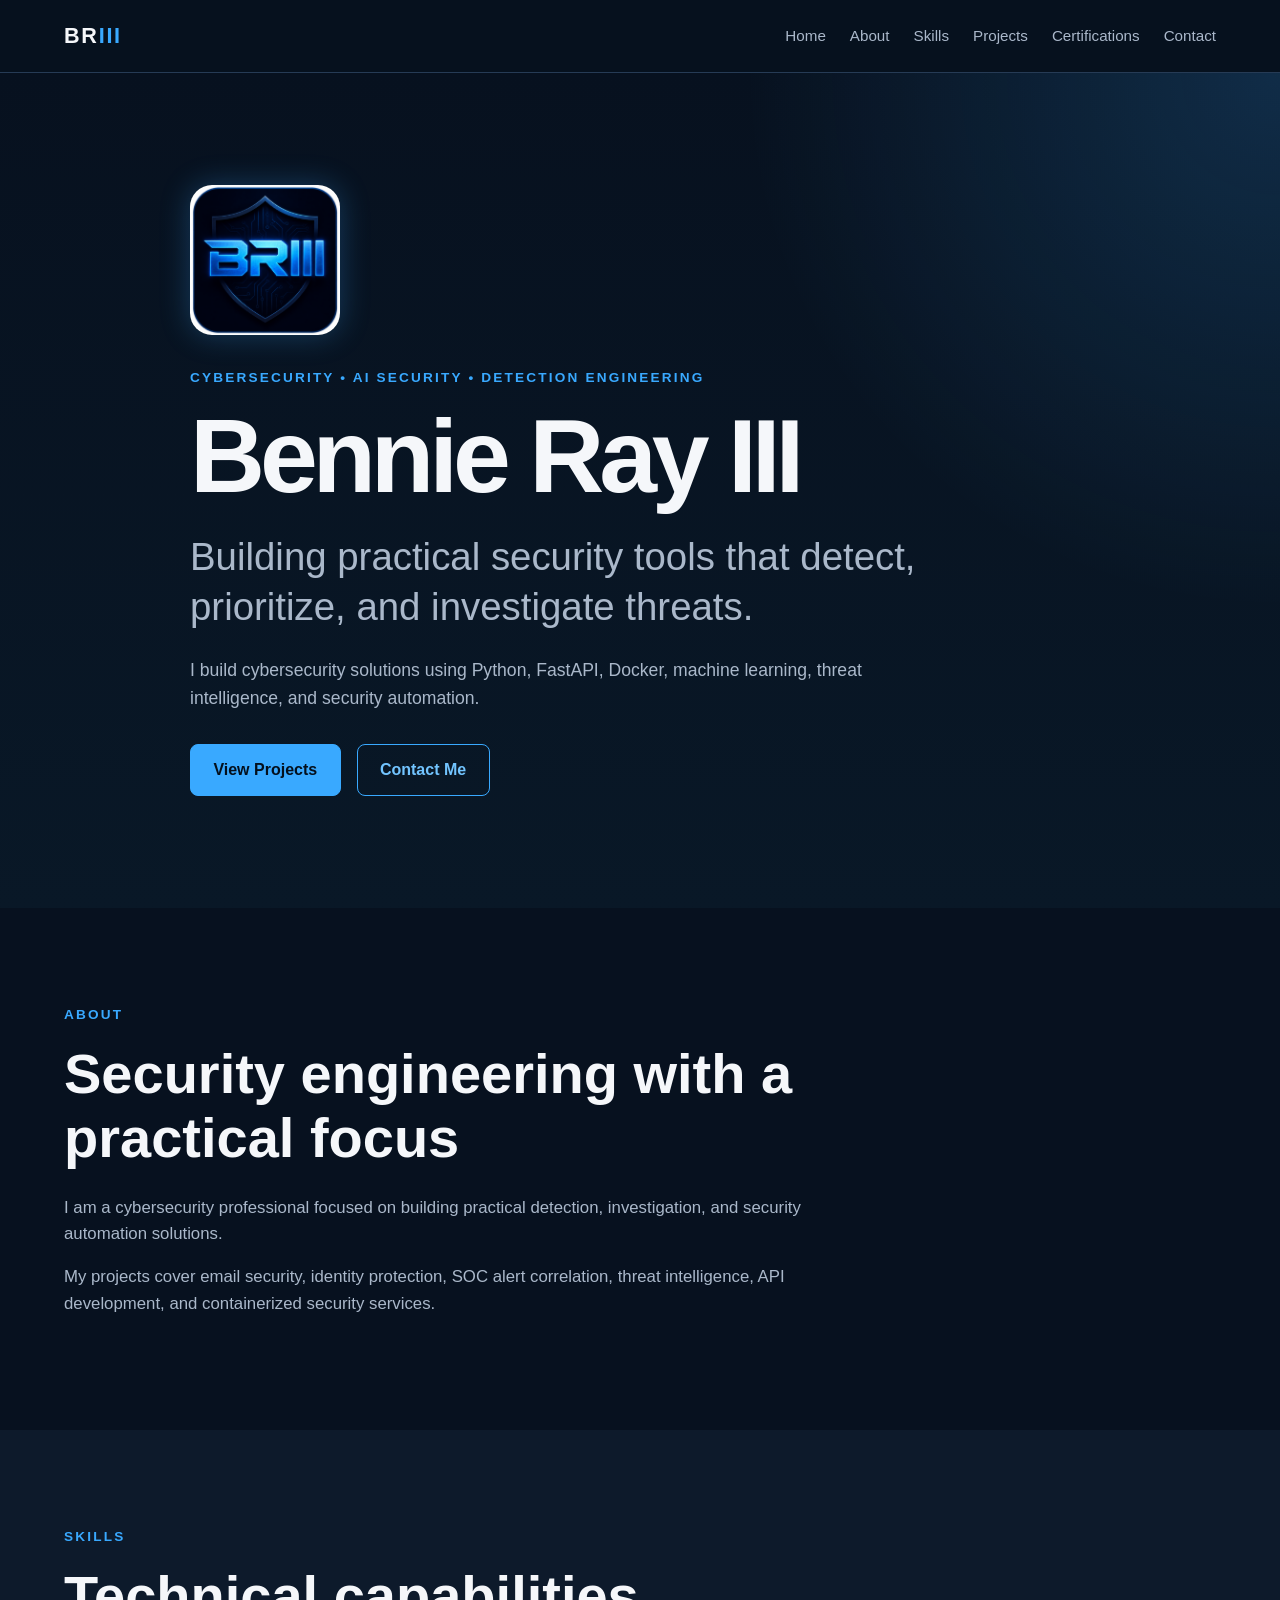
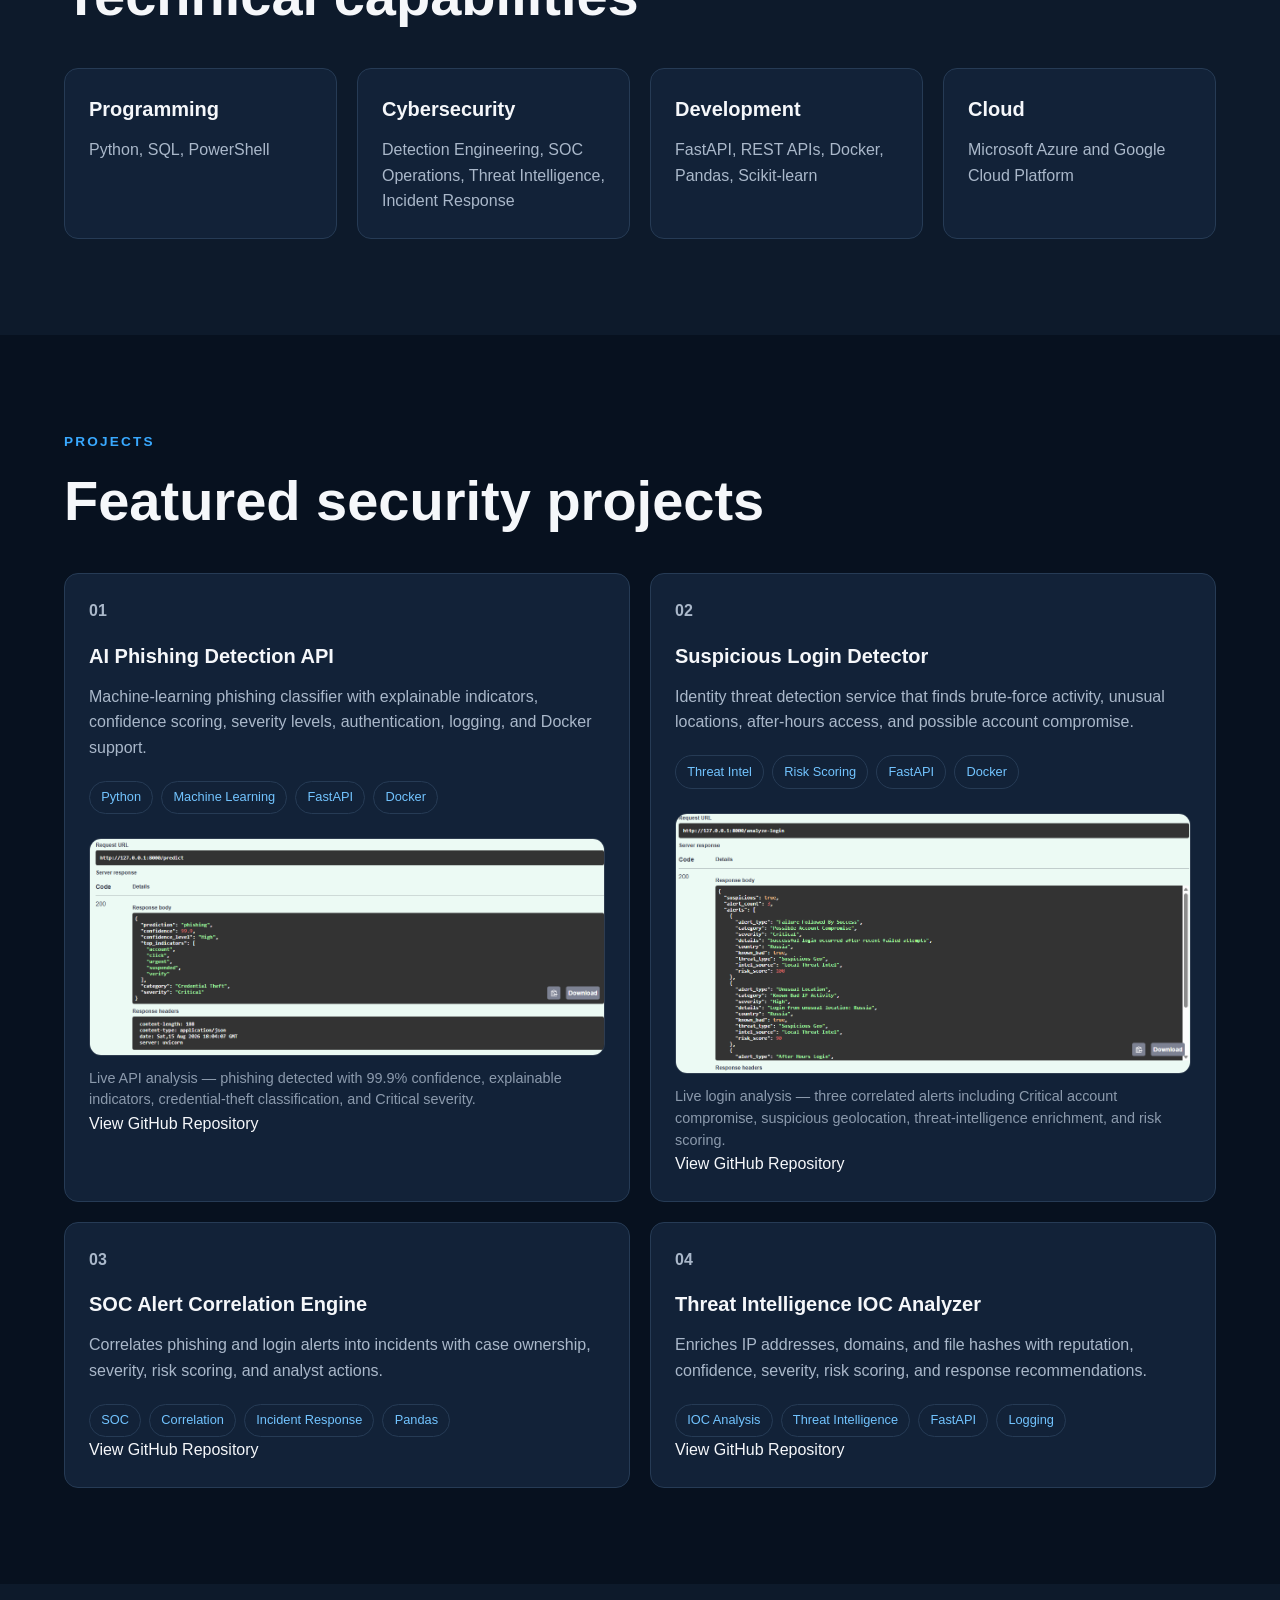
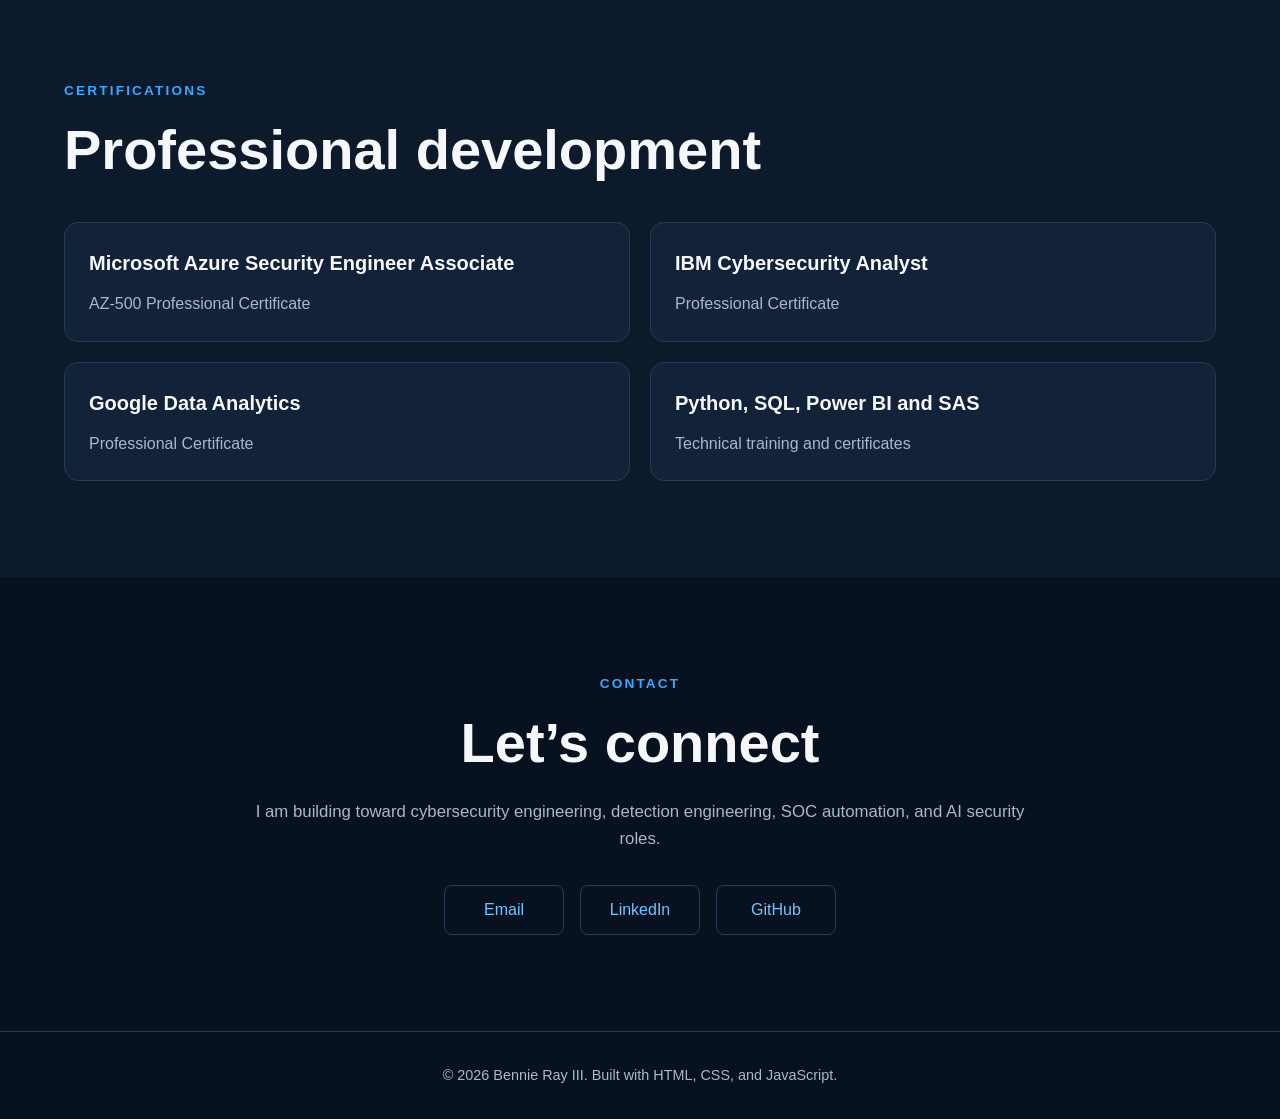
==== index.html @ fb59e8e6 "Add suspicious login API demo to portfolio" ====
<!DOCTYPE html>
<html lang="en">

<head>
    <meta charset="UTF-8">

    <meta
        http-equiv="Content-Security-Policy"
        content="
            default-src 'self';
            script-src 'self';
            style-src 'self';
            img-src 'self' data:;
            font-src 'self';
            connect-src 'self';
            object-src 'none';
            frame-src 'none';
            media-src 'self';
            worker-src 'self';
            manifest-src 'self';
            base-uri 'self';
            form-action 'self';
        "
    >

    <meta
        name="viewport"
        content="width=device-width, initial-scale=1.0"
    >

    <meta
        name="description"
        content="Bennie Ray III cybersecurity and AI security portfolio."
    >

    <meta
        name="referrer"
        content="strict-origin-when-cross-origin"
    >

    <title>
        Bennie Ray III | Cybersecurity & AI Security
    </title>

    <link
        rel="stylesheet"
        href="css/styles.css"
    >

    <link
        rel="icon"
        type="image/png"
        href="images/favicon.png"
    >
</head>

<body>

    <header class="site-header">
        <nav class="navbar container">

            <a class="logo" href="#home">
                BR<span>III</span>
            </a>

            <button
                class="menu-button"
                id="menu-button"
                type="button"
                aria-label="Open navigation menu"
                aria-expanded="false"
                aria-controls="nav-links"
            >
                ☰
            </button>

            <ul class="nav-links" id="nav-links">
                <li><a href="#home">Home</a></li>
                <li><a href="#about">About</a></li>
                <li><a href="#skills">Skills</a></li>
                <li><a href="#projects">Projects</a></li>
                <li>
                    <a href="#certifications">
                        Certifications
                    </a>
                </li>
                <li><a href="#contact">Contact</a></li>
            </ul>

        </nav>
    </header>


    <main>

        <!-- HERO -->
        <section class="hero" id="home">
            <div class="container hero-content">
<img
    class="hero-logo"
    src="images/favicon.png"
    alt="BRIII cybersecurity shield logo"
>

                <p class="eyebrow">
                    Cybersecurity • AI Security • Detection Engineering
                </p>

                <h1>Bennie Ray III</h1>

                <h2>
                    Building practical security tools that detect,
                    prioritize, and investigate threats.
                </h2>

                <p class="hero-description">
                    I build cybersecurity solutions using Python,
                    FastAPI, Docker, machine learning, threat
                    intelligence, and security automation.
                </p>

                <div class="hero-actions">

                    <a
                        class="button button-primary"
                        href="#projects"
                    >
                        View Projects
                    </a>

                    <a
                        class="button button-secondary"
                        href="#contact"
                    >
                        Contact Me
                    </a>

                </div>
            </div>
        </section>


        <!-- ABOUT -->
        <section class="section" id="about">
            <div class="container">

                <p class="section-label">About</p>

                <h2 class="section-title">
                    Security engineering with a practical focus
                </h2>

                <p class="section-text">
                    I am a cybersecurity professional focused on
                    building practical detection, investigation,
                    and security automation solutions.
                </p>

                <p class="section-text">
                    My projects cover email security, identity
                    protection, SOC alert correlation, threat
                    intelligence, API development, and containerized
                    security services.
                </p>

            </div>
        </section>


        <!-- SKILLS -->
        <section class="section section-alt" id="skills">
            <div class="container">

                <p class="section-label">Skills</p>

                <h2 class="section-title">
                    Technical capabilities
                </h2>

                <div class="skills-grid">

                    <article class="skill-card">
                        <h3>Programming</h3>
                        <p>Python, SQL, PowerShell</p>
                    </article>

                    <article class="skill-card">
                        <h3>Cybersecurity</h3>
                        <p>
                            Detection Engineering, SOC Operations,
                            Threat Intelligence, Incident Response
                        </p>
                    </article>

                    <article class="skill-card">
                        <h3>Development</h3>
                        <p>
                            FastAPI, REST APIs, Docker, Pandas,
                            Scikit-learn
                        </p>
                    </article>

                    <article class="skill-card">
                        <h3>Cloud</h3>
                        <p>
                            Microsoft Azure and Google Cloud Platform
                        </p>
                    </article>

                </div>
            </div>
        </section>


        <!-- PROJECTS -->
        <section class="section" id="projects">
            <div class="container">

                <p class="section-label">Projects</p>

                <h2 class="section-title">
                    Featured security projects
                </h2>

                <div class="projects-grid">

                    <!-- PROJECT 01 -->
<article class="project-card">

    <p class="project-number">01</p>

    <h3>AI Phishing Detection API</h3>

    <p>
        Machine-learning phishing classifier with
        explainable indicators, confidence scoring,
        severity levels, authentication, logging,
        and Docker support.
    </p>

    <div class="tag-list">
        <span>Python</span>
        <span>Machine Learning</span>
        <span>FastAPI</span>
        <span>Docker</span>
    </div>

    <div class="project-demo">
        <img
            src="images/phishing-api-demo.png"
            alt="AI Phishing Detection API identifying a credential theft phishing email with 99.9 percent confidence"
            loading="lazy"
        >

        <p class="project-demo-caption">
            Live API analysis — phishing detected with 99.9% confidence,
            explainable indicators, credential-theft classification,
            and Critical severity.
        </p>
    </div>

    <a
        class="project-link"
        href="https://github.com/benrayiii-netizen/ai-cybersecurity-phishing-detector"
        target="_blank"
        rel="noopener noreferrer"
    >
        View GitHub Repository
    </a>

</article>
                    <!-- PROJECT 02 -->
<article class="project-card">

    <p class="project-number">02</p>

    <h3>Suspicious Login Detector</h3>

    <p>
        Identity threat detection service that finds
        brute-force activity, unusual locations,
        after-hours access, and possible account
        compromise.
    </p>

    <div class="tag-list">
        <span>Threat Intel</span>
        <span>Risk Scoring</span>
        <span>FastAPI</span>
        <span>Docker</span>
    </div>

    <div class="project-demo">
        <img
            src="images/suspicious-login-api-demo.png"
            alt="Suspicious Login Detector identifying account compromise, unusual location, and after-hours login activity"
            loading="lazy"
        >

        <p class="project-demo-caption">
            Live login analysis — three correlated alerts including
            Critical account compromise, suspicious geolocation,
            threat-intelligence enrichment, and risk scoring.
        </p>
    </div>

    <a
        class="project-link"
        href="https://github.com/benrayiii-netizen/suspicious-login-detector"
        target="_blank"
        rel="noopener noreferrer"
    >
        View GitHub Repository
    </a>

</article>


                    <!-- PROJECT 03 -->
                    <article class="project-card">

                        <p class="project-number">03</p>

                        <h3>SOC Alert Correlation Engine</h3>

                        <p>
                            Correlates phishing and login alerts into
                            incidents with case ownership, severity,
                            risk scoring, and analyst actions.
                        </p>

                        <div class="tag-list">
                            <span>SOC</span>
                            <span>Correlation</span>
                            <span>Incident Response</span>
                            <span>Pandas</span>
                        </div>
<a
    class="project-link"
    href="https://github.com/benrayiii-netizen/soc-alert-correlation-engine"
    target="_blank"
    rel="noopener noreferrer"
>
    View GitHub Repository
</a>

                    </article>


                    <!-- PROJECT 04 -->
<article class="project-card">

    <p class="project-number">04</p>

    <h3>Threat Intelligence IOC Analyzer</h3>

    <p>
        Enriches IP addresses, domains, and file
        hashes with reputation, confidence,
        severity, risk scoring, and response
        recommendations.
    </p>

    <div class="tag-list">
        <span>IOC Analysis</span>
        <span>Threat Intelligence</span>
        <span>FastAPI</span>
        <span>Logging</span>
    </div>

    <a
        class="project-link"
        href="https://github.com/benrayiii-netizen/threat-intelligence-ioc-analyzer"
        target="_blank"
        rel="noopener noreferrer"
    >
        View GitHub Repository
    </a>

</article>

                </div>
            </div>
        </section>


        <!-- CERTIFICATIONS -->
        <section
            class="section section-alt"
            id="certifications"
        >
            <div class="container">

                <p class="section-label">Certifications</p>

                <h2 class="section-title">
                    Professional development
                </h2>

                <div class="certification-grid">

                    <article class="certification-card">
                        <h3>
                            Microsoft Azure Security Engineer
                            Associate
                        </h3>

                        <p>AZ-500 Professional Certificate</p>
                    </article>

                    <article class="certification-card">
                        <h3>IBM Cybersecurity Analyst</h3>
                        <p>Professional Certificate</p>
                    </article>

                    <article class="certification-card">
                        <h3>Google Data Analytics</h3>
                        <p>Professional Certificate</p>
                    </article>

                    <article class="certification-card">
                        <h3>Python, SQL, Power BI and SAS</h3>
                        <p>Technical training and certificates</p>
                    </article>

                </div>
            </div>
        </section>


        <!-- CONTACT -->
        <section
            class="section contact-section"
            id="contact"
        >
            <div class="container">

                <p class="section-label">Contact</p>

                <h2 class="section-title">
                    Let’s connect
                </h2>

                <p class="section-text">
                    I am building toward cybersecurity engineering,
                    detection engineering, SOC automation, and AI
                    security roles.
                </p>

                <div class="contact-links">

                    <a href="mailto:your-email@example.com">
                        Email
                    </a>

                    <a
                        href="#"
                        aria-label="LinkedIn profile"
                    >
                        LinkedIn
                    </a>

                    <a
                        href="#"
                        aria-label="GitHub profile"
                    >
                        GitHub
                    </a>

                </div>
            </div>
        </section>

    </main>


    <footer class="site-footer">
        <div class="container">
            <p>
                © <span id="current-year"></span>
                Bennie Ray III. Built with HTML, CSS, and JavaScript.
            </p>
        </div>
    </footer>


    <script src="js/script.js"></script>

</body>
</html>
---- css/styles.css ----
:root {
    --background: #07111f;
    --background-alt: #0d1a2b;
    --surface: #122238;
    --surface-hover: #172b46;
    --text: #f5f7fa;
    --text-muted: #aab8ca;
    --accent: #39a9ff;
    --accent-light: #72c4ff;
    --border: #263b55;
    --success: #40d98a;
    --max-width: 1180px;
}

* {
    box-sizing: border-box;
    margin: 0;
    padding: 0;
}

html {
    scroll-behavior: smooth;
}

body {
    background: var(--background);
    color: var(--text);
    font-family:
        Inter,
        "Segoe UI",
        Arial,
        sans-serif;
    line-height: 1.6;
}

a {
    color: inherit;
    text-decoration: none;
}

.container {
    width: min(90%, var(--max-width));
    margin-inline: auto;
}

.site-header {
    position: sticky;
    top: 0;
    z-index: 1000;
    border-bottom: 1px solid var(--border);
    background: rgba(7, 17, 31, 0.94);
    backdrop-filter: blur(14px);
}

.navbar {
    min-height: 72px;
    display: flex;
    align-items: center;
    justify-content: space-between;
}

.logo {
    font-size: 1.35rem;
    font-weight: 800;
    letter-spacing: 0.08em;
}

.logo span {
    color: var(--accent);
}

.nav-links {
    display: flex;
    align-items: center;
    gap: 1.5rem;
    list-style: none;
}

.nav-links a {
    color: var(--text-muted);
    font-size: 0.95rem;
    transition: color 0.2s ease;
}

.nav-links a:hover {
    color: var(--accent-light);
}

.menu-button {
    display: none;
    border: 0;
    background: transparent;
    color: var(--text);
    font-size: 1.7rem;
    cursor: pointer;
}

.hero {
    min-height: 88vh;
    display: grid;
    align-items: center;
    padding: 7rem 0;
    background:
        radial-gradient(
            circle at top right,
            rgba(57, 169, 255, 0.18),
            transparent 35%
        ),
        linear-gradient(
            180deg,
            #07111f 0%,
            #091827 100%
        );
}

.hero-content {
    max-width: 900px;
}

.eyebrow,
.section-label {
    margin-bottom: 1rem;
    color: var(--accent);
    font-size: 0.85rem;
    font-weight: 700;
    letter-spacing: 0.16em;
    text-transform: uppercase;
}

.hero h1 {
    font-size: clamp(3rem, 9vw, 6.5rem);
    line-height: 1;
    letter-spacing: -0.05em;
}

.hero h2 {
    max-width: 850px;
    margin-top: 1.5rem;
    color: var(--text-muted);
    font-size: clamp(1.4rem, 3vw, 2.4rem);
    font-weight: 500;
    line-height: 1.3;
}

.hero-description {
    max-width: 720px;
    margin-top: 1.5rem;
    color: var(--text-muted);
    font-size: 1.1rem;
}

.hero-logo {
    width: 150px;
    height: 150px;
    object-fit: cover;
    border-radius: 22px;
    margin-bottom: 1.5rem;
    box-shadow: 0 0 30px rgba(57, 169, 255, 0.28);
}
.hero-actions {
    display: flex;
    flex-wrap: wrap;
    gap: 1rem;
    margin-top: 2rem;
}

.button {
    display: inline-flex;
    align-items: center;
    justify-content: center;
    min-height: 48px;
    padding: 0.75rem 1.4rem;
    border: 1px solid var(--accent);
    border-radius: 8px;
    font-weight: 700;
    transition:
        transform 0.2s ease,
        background 0.2s ease;
}

.button:hover {
    transform: translateY(-2px);
}

.button-primary {
    background: var(--accent);
    color: #04101d;
}

.button-secondary {
    color: var(--accent-light);
}

.button-secondary:hover {
    background: rgba(57, 169, 255, 0.1);
}

.section {
    padding: 6rem 0;
}

.section-alt {
    background: var(--background-alt);
}

.section-title {
    max-width: 800px;
    margin-bottom: 1.5rem;
    font-size: clamp(2rem, 5vw, 3.5rem);
    line-height: 1.15;
}

.section-text {
    max-width: 780px;
    margin-bottom: 1rem;
    color: var(--text-muted);
    font-size: 1.05rem;
}

.skills-grid,
.projects-grid,
.certification-grid {
    display: grid;
    gap: 1.25rem;
    margin-top: 2.5rem;
}

.skills-grid {
    grid-template-columns: repeat(4, 1fr);
}

.projects-grid,
.certification-grid {
    grid-template-columns: repeat(2, 1fr);
}

.skill-card,
.project-card,
.certification-card {
    padding: 1.5rem;
    border: 1px solid var(--border);
    border-radius: 14px;
    background: var(--surface);
    transition:
        transform 0.2s ease,
        border-color 0.2s ease,
        background 0.2s ease;
}

.skill-card:hover,
.project-card:hover,
.certification-card:hover {
    transform: translateY(-4px);
    border-color: var(--accent);
    background: var(--surface-hover);
}

.skill-card h3,
.project-card h3,
.certification-card h3 {
    margin-bottom: 0.75rem;
    font-size: 1.25rem;
}

.skill-card p,
.project-card p,
.certification-card p {
    color: var(--text-muted);
}

.project-number {
    margin-bottom: 1rem;
    color: var(--accent);
    font-weight: 800;
}

.tag-list {
    display: flex;
    flex-wrap: wrap;
    gap: 0.5rem;
    margin-top: 1.25rem;
}

.tag-list span {
    padding: 0.35rem 0.7rem;
    border: 1px solid var(--border);
    border-radius: 999px;
    color: var(--accent-light);
    font-size: 0.8rem;
}

.contact-section {
    text-align: center;
}

.contact-section .section-title,
.contact-section .section-text {
    margin-inline: auto;
}

.contact-links {
    display: flex;
    justify-content: center;
    flex-wrap: wrap;
    gap: 1rem;
    margin-top: 2rem;
}

.contact-links a {
    min-width: 120px;
    padding: 0.7rem 1rem;
    border: 1px solid var(--border);
    border-radius: 8px;
    color: var(--accent-light);
}

.contact-links a:hover {
    border-color: var(--accent);
}

.site-footer {
    padding: 2rem 0;
    border-top: 1px solid var(--border);
    color: var(--text-muted);
    text-align: center;
    font-size: 0.9rem;
}

@media (max-width: 900px) {
    .skills-grid,
    .projects-grid,
    .certification-grid {
        grid-template-columns: repeat(2, 1fr);
    }
}

@media (max-width: 700px) {
    .menu-button {
        display: block;
    }

    .nav-links {
        position: absolute;
        top: 72px;
        left: 0;
        width: 100%;
        display: none;
        flex-direction: column;
        align-items: flex-start;
        padding: 1.5rem 5%;
        border-bottom: 1px solid var(--border);
        background: var(--background);
    }

    .nav-links.open {
        display: flex;
    }

    .skills-grid,
    .projects-grid,
    .certification-grid {
        grid-template-columns: 1fr;
    }

    .hero {
        min-height: auto;
    }
}

/* Project demonstration screenshots */

.projects-grid {
    grid-template-columns: repeat(2, minmax(0, 1fr));
}

.project-card {
    min-width: 0;
    overflow: hidden;
}

.project-demo {
    margin-top: 1.5rem;
}

.project-demo img {
    display: block;
    width: 100%;
    height: auto;
    border-radius: 12px;
    border: 1px solid rgba(255, 255, 255, 0.12);
}

.project-demo-caption {
    margin-top: 0.75rem;
    font-size: 0.9rem;
    line-height: 1.5;
    opacity: 0.8;
}

@media (max-width: 700px) {
    .projects-grid {
        grid-template-columns: 1fr;
    }
}
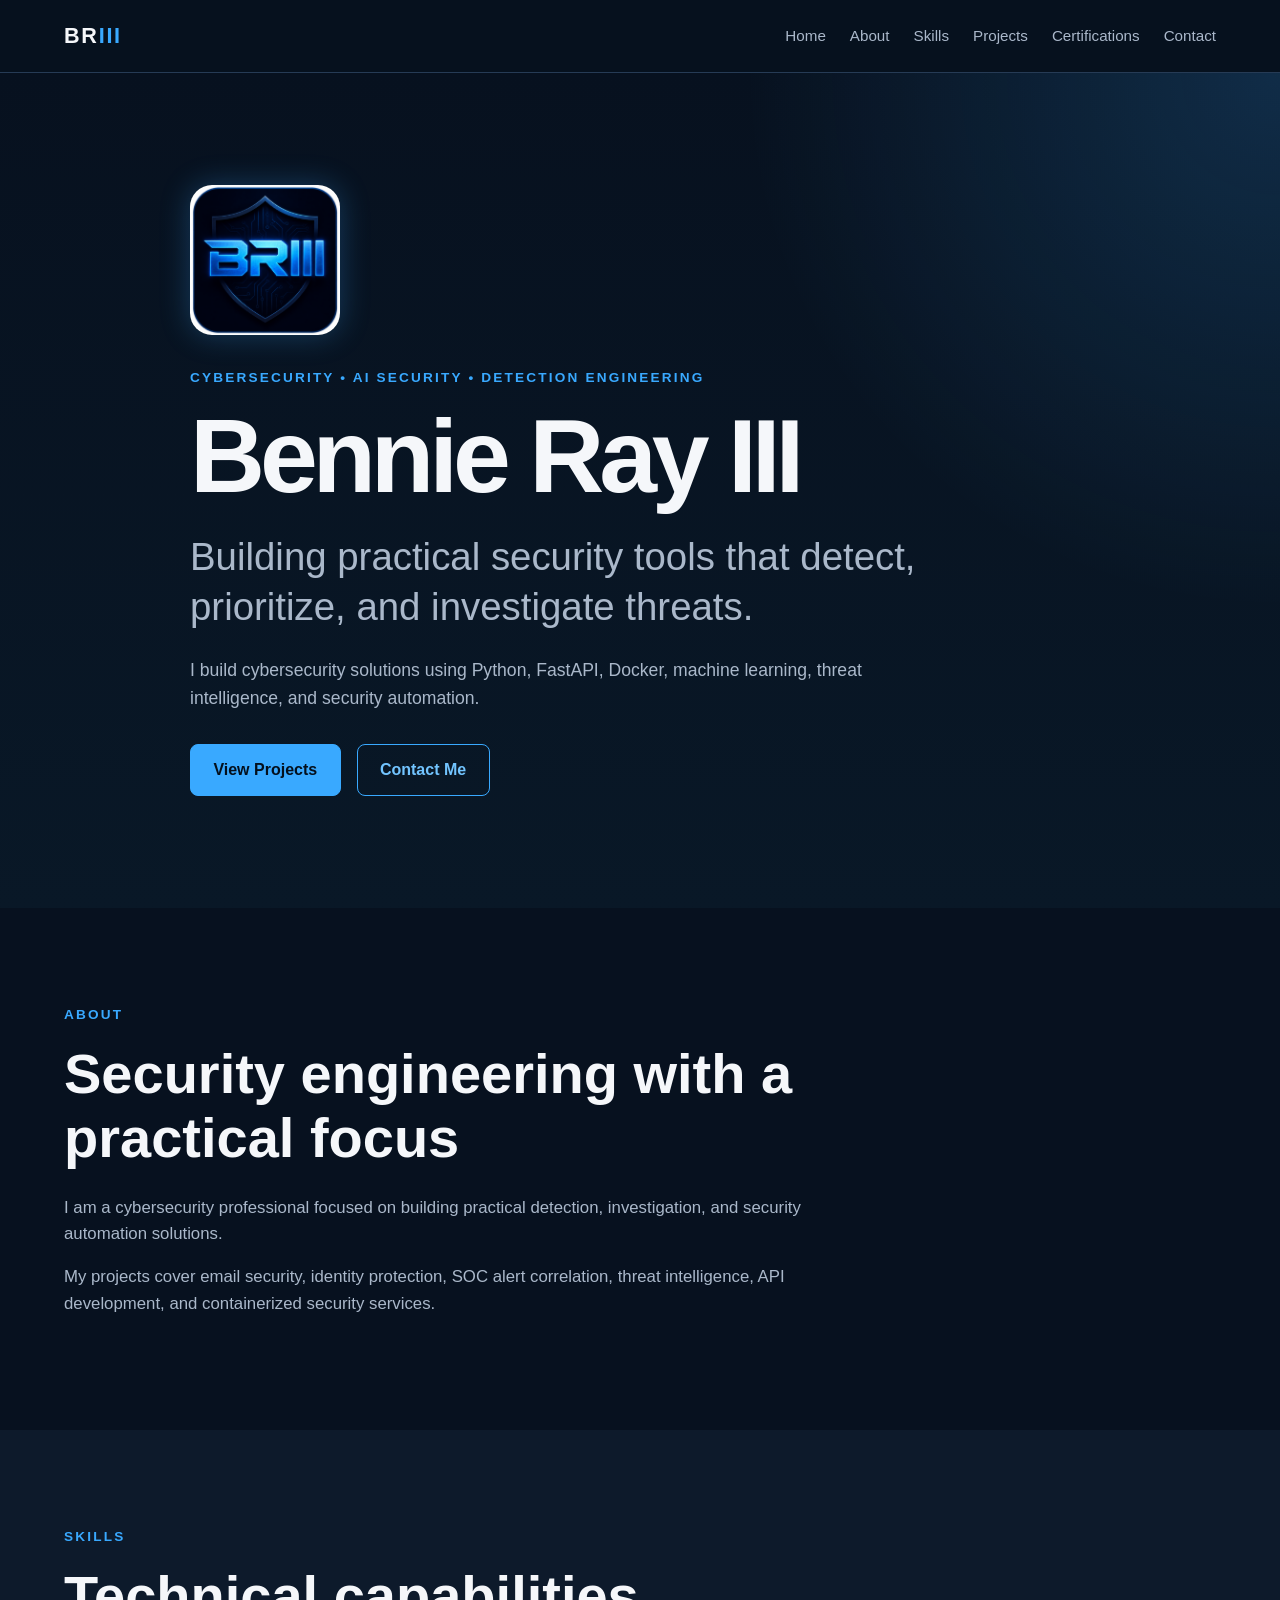
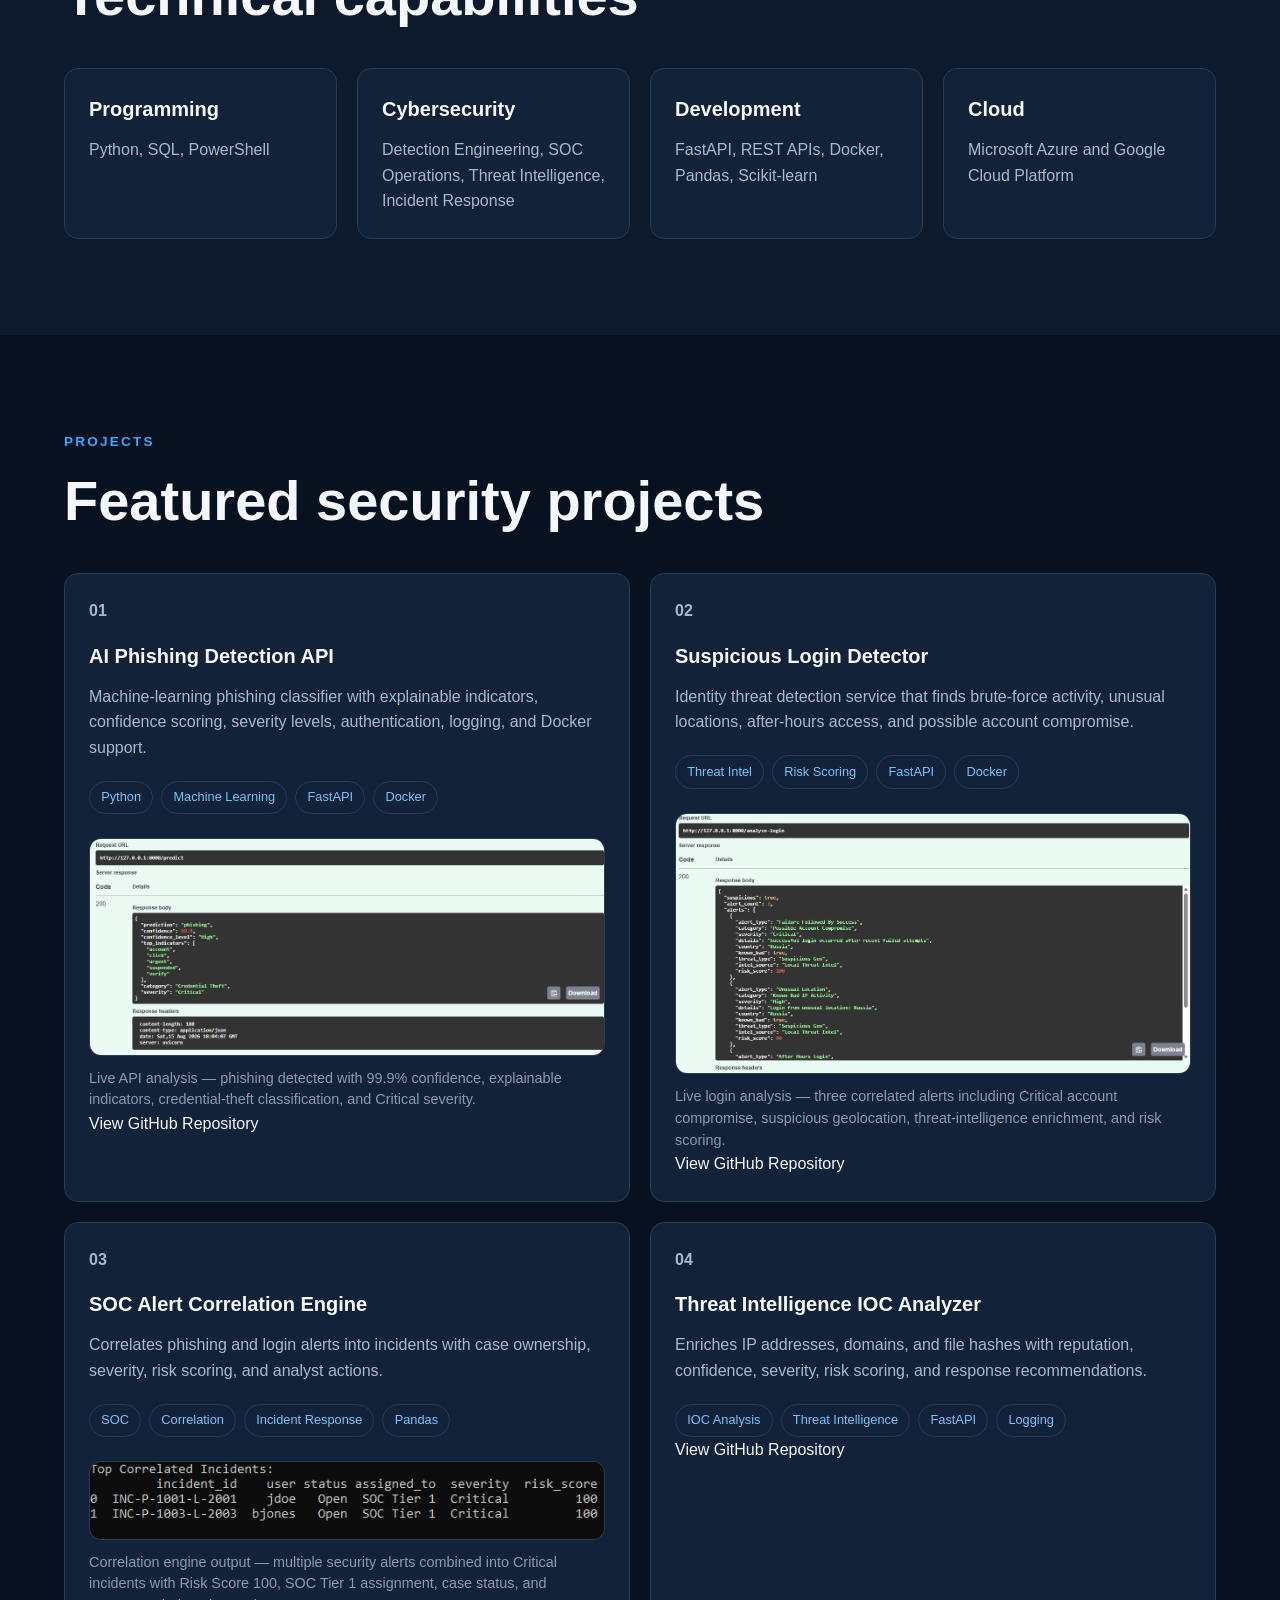
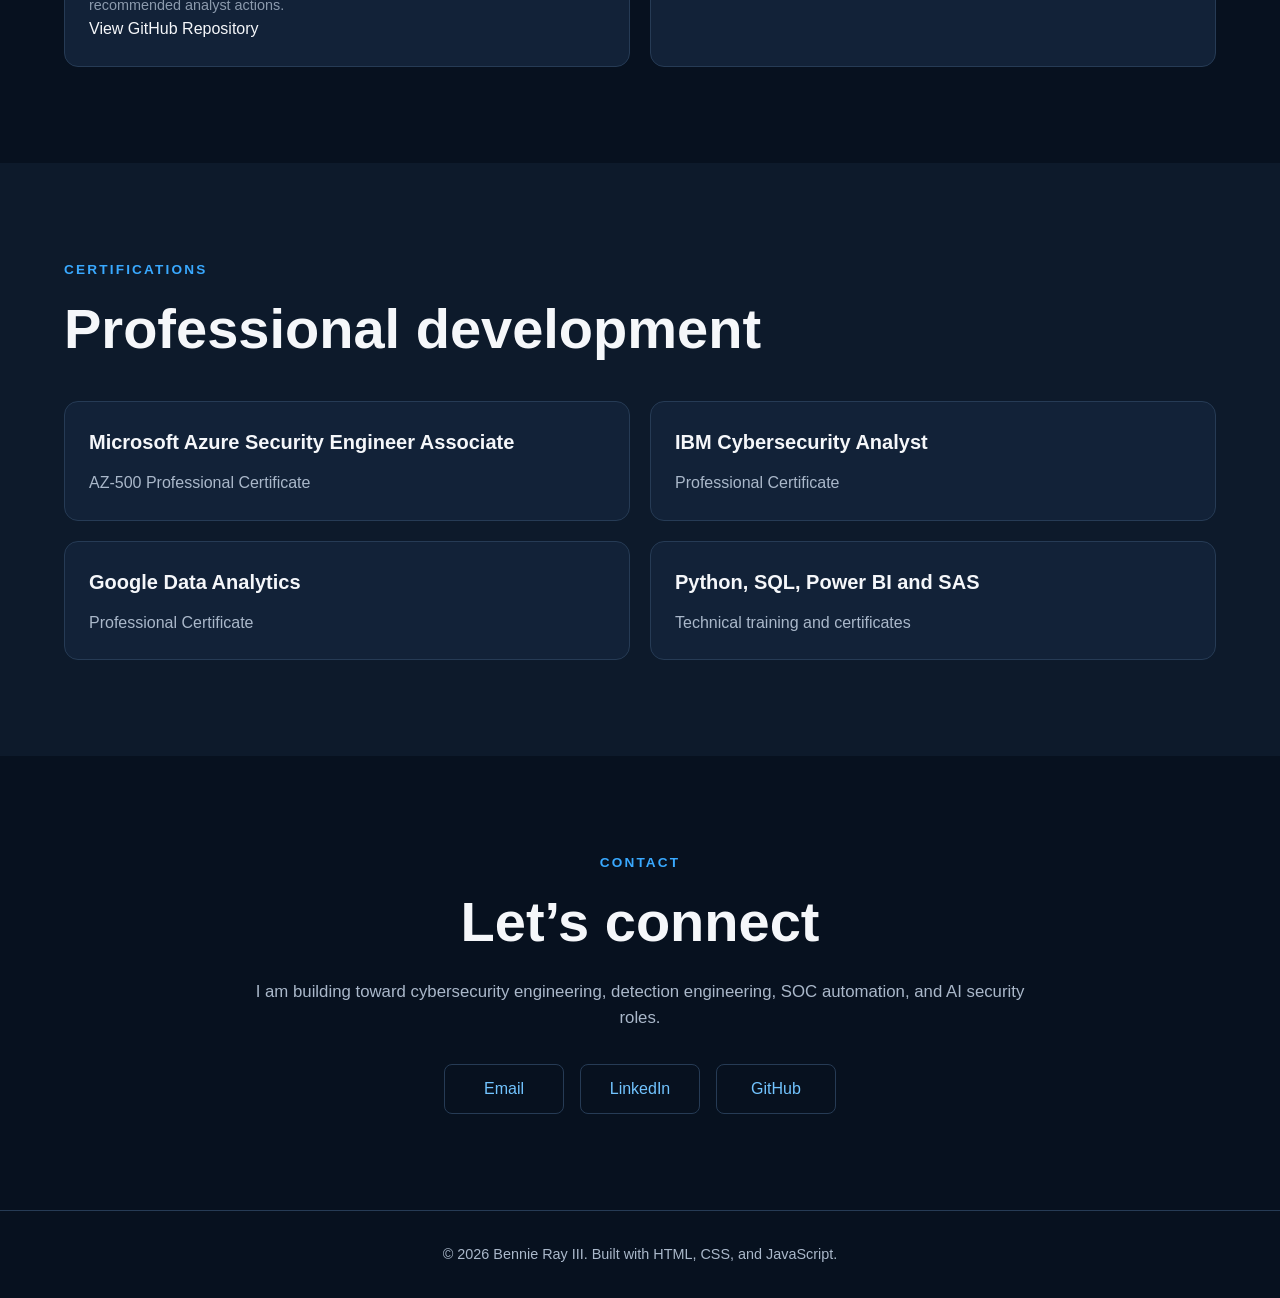
==== commit 830f1f8e: "Add SOC correlation engine demo to portfolio" ====
--- a/index.html
+++ b/index.html
@@ -335,6 +335,19 @@
                             <span>Incident Response</span>
                             <span>Pandas</span>
                         </div>
+<div class="project-demo">
+    <img
+        src="images/soc-correlation-demo.png"
+        alt="SOC Alert Correlation Engine showing Critical correlated incidents, risk scores, case status, and analyst actions"
+        loading="lazy"
+    >
+
+    <p class="project-demo-caption">
+        Correlation engine output — multiple security alerts combined into
+        Critical incidents with Risk Score 100, SOC Tier 1 assignment,
+        case status, and recommended analyst actions.
+    </p>
+</div>
 <a
     class="project-link"
     href="https://github.com/benrayiii-netizen/soc-alert-correlation-engine"
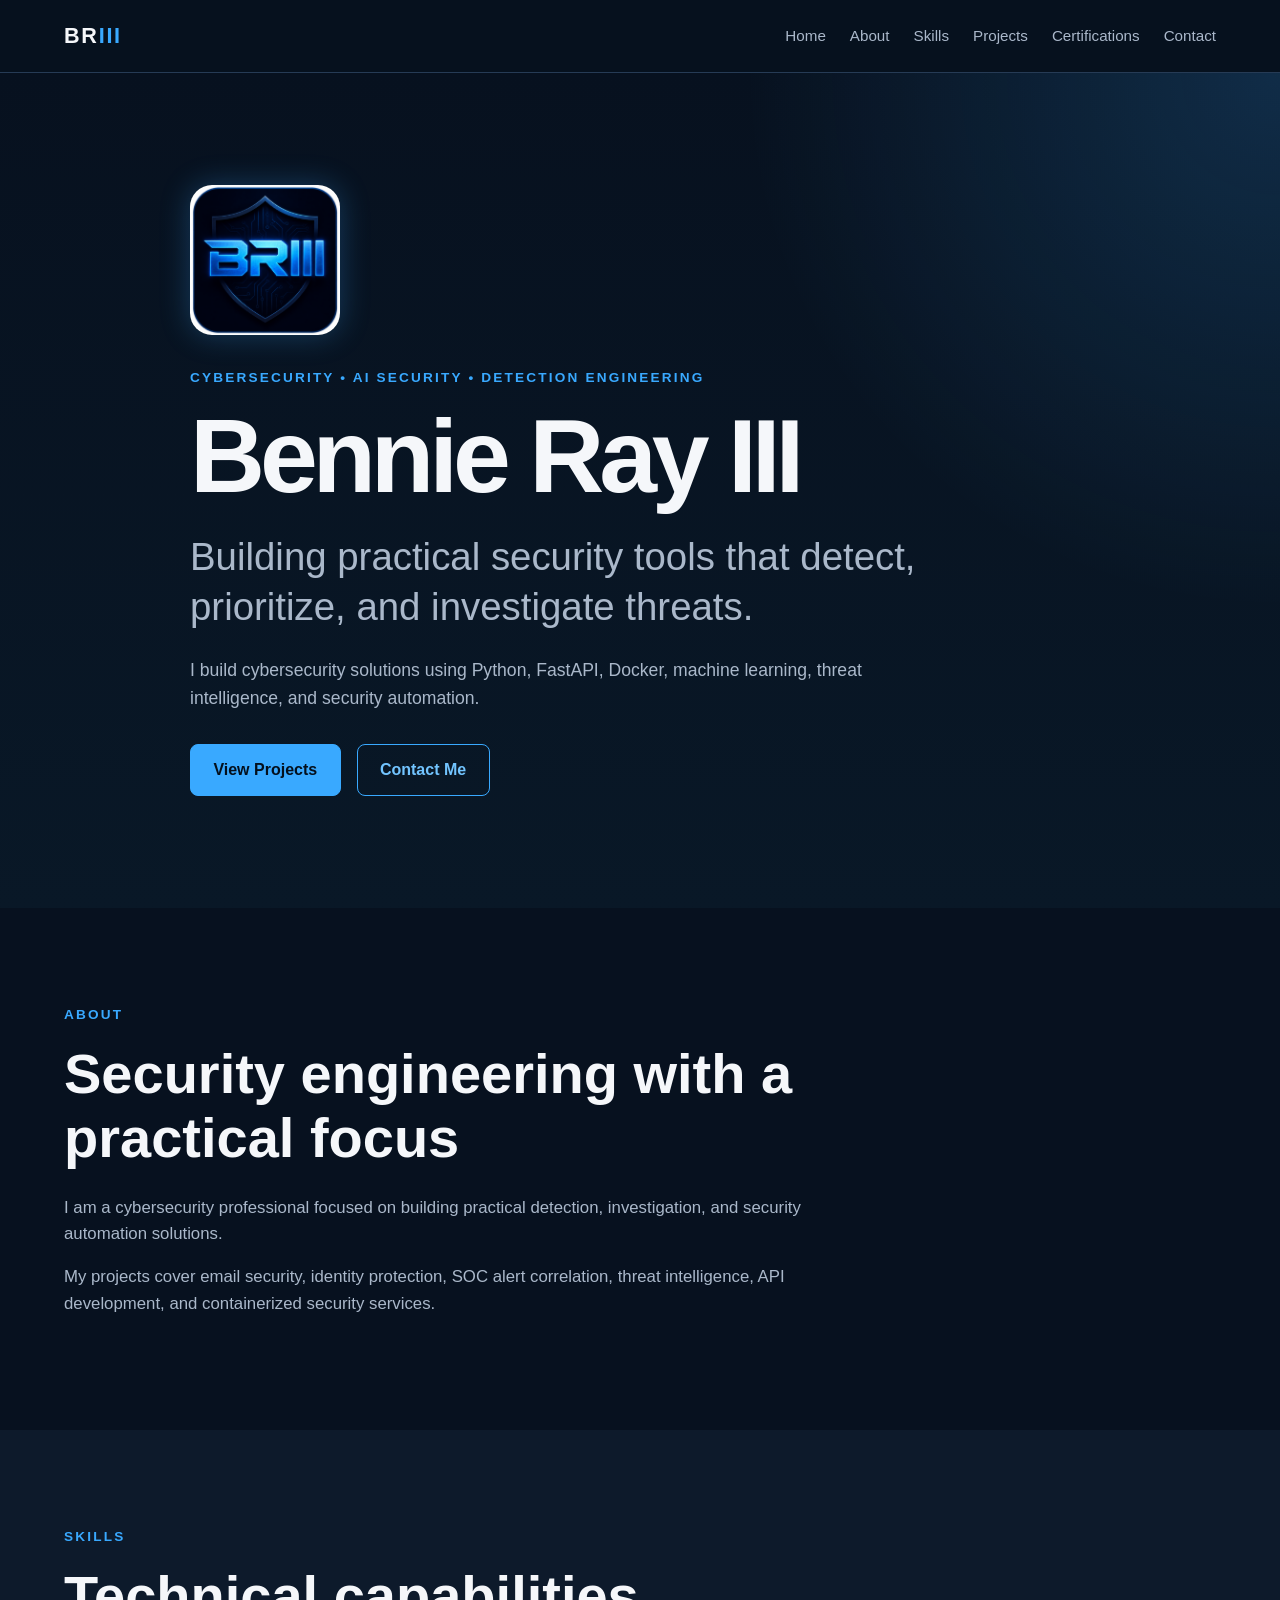
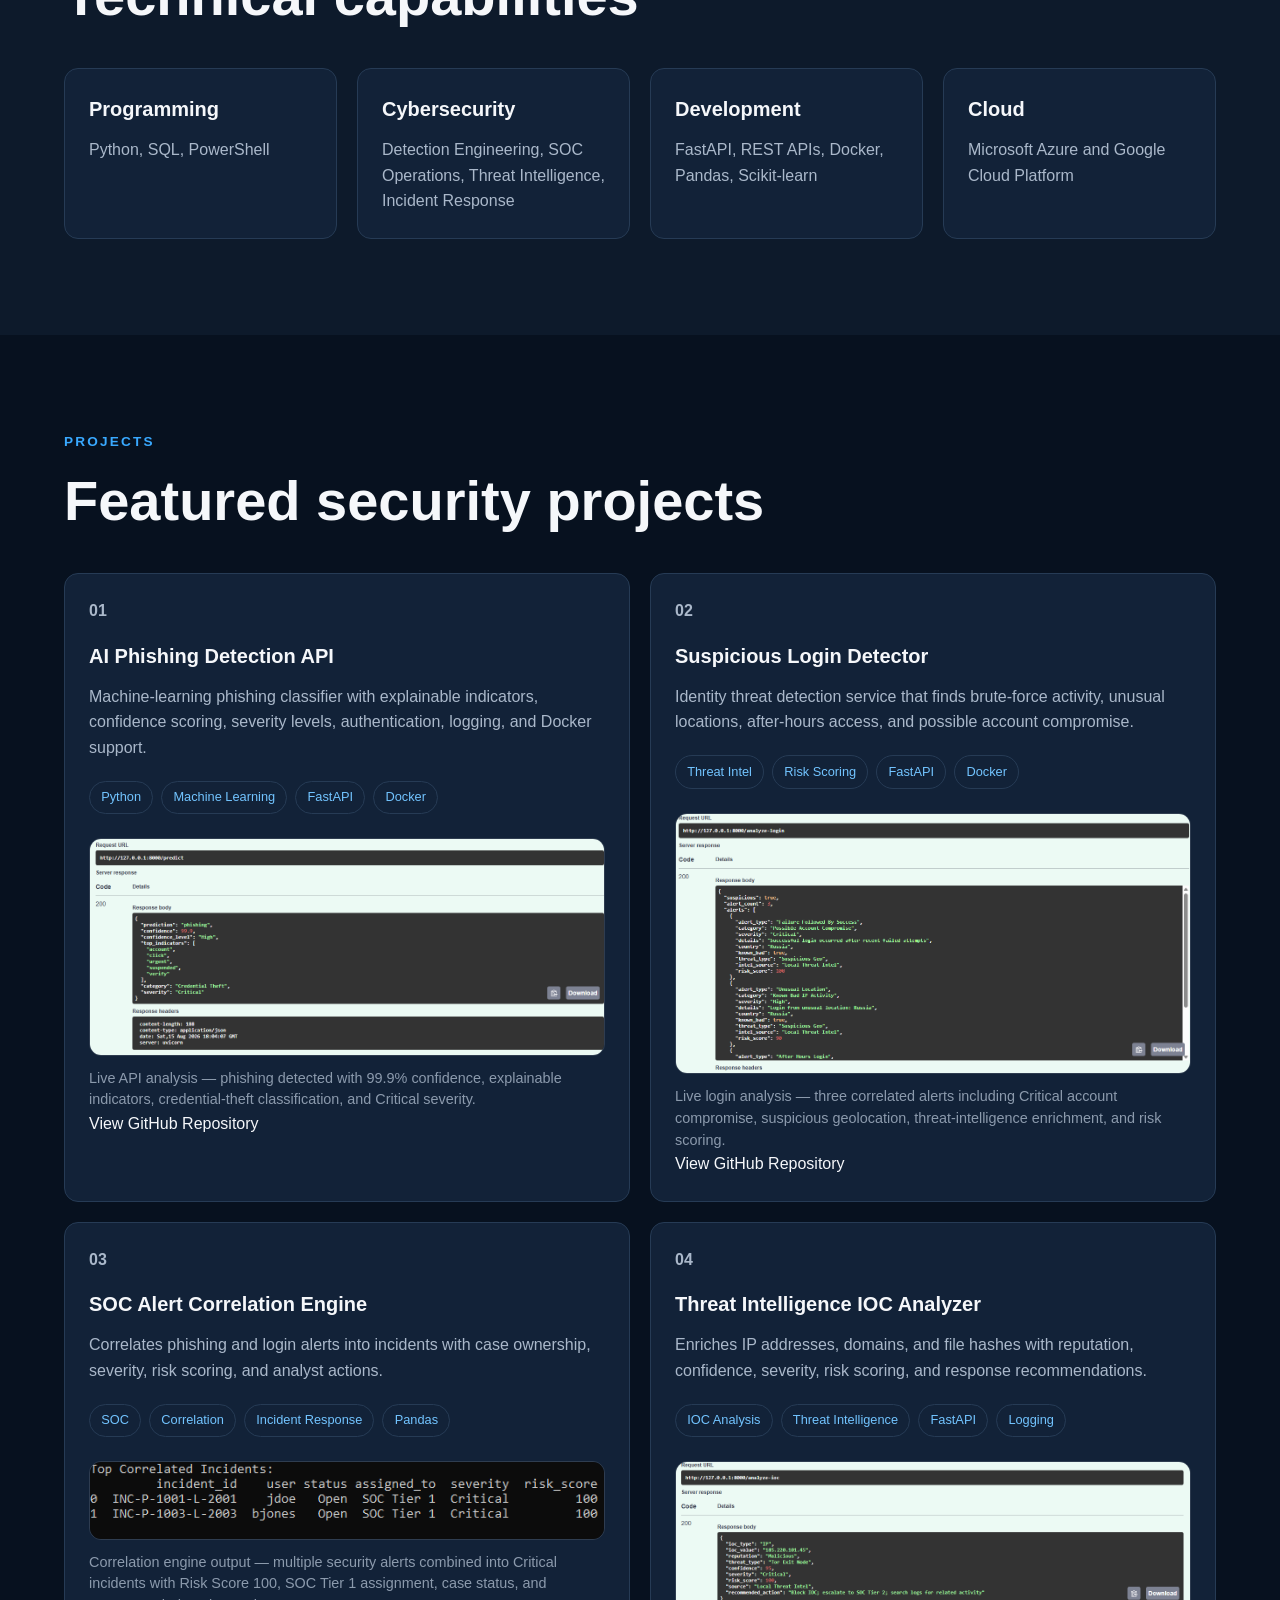
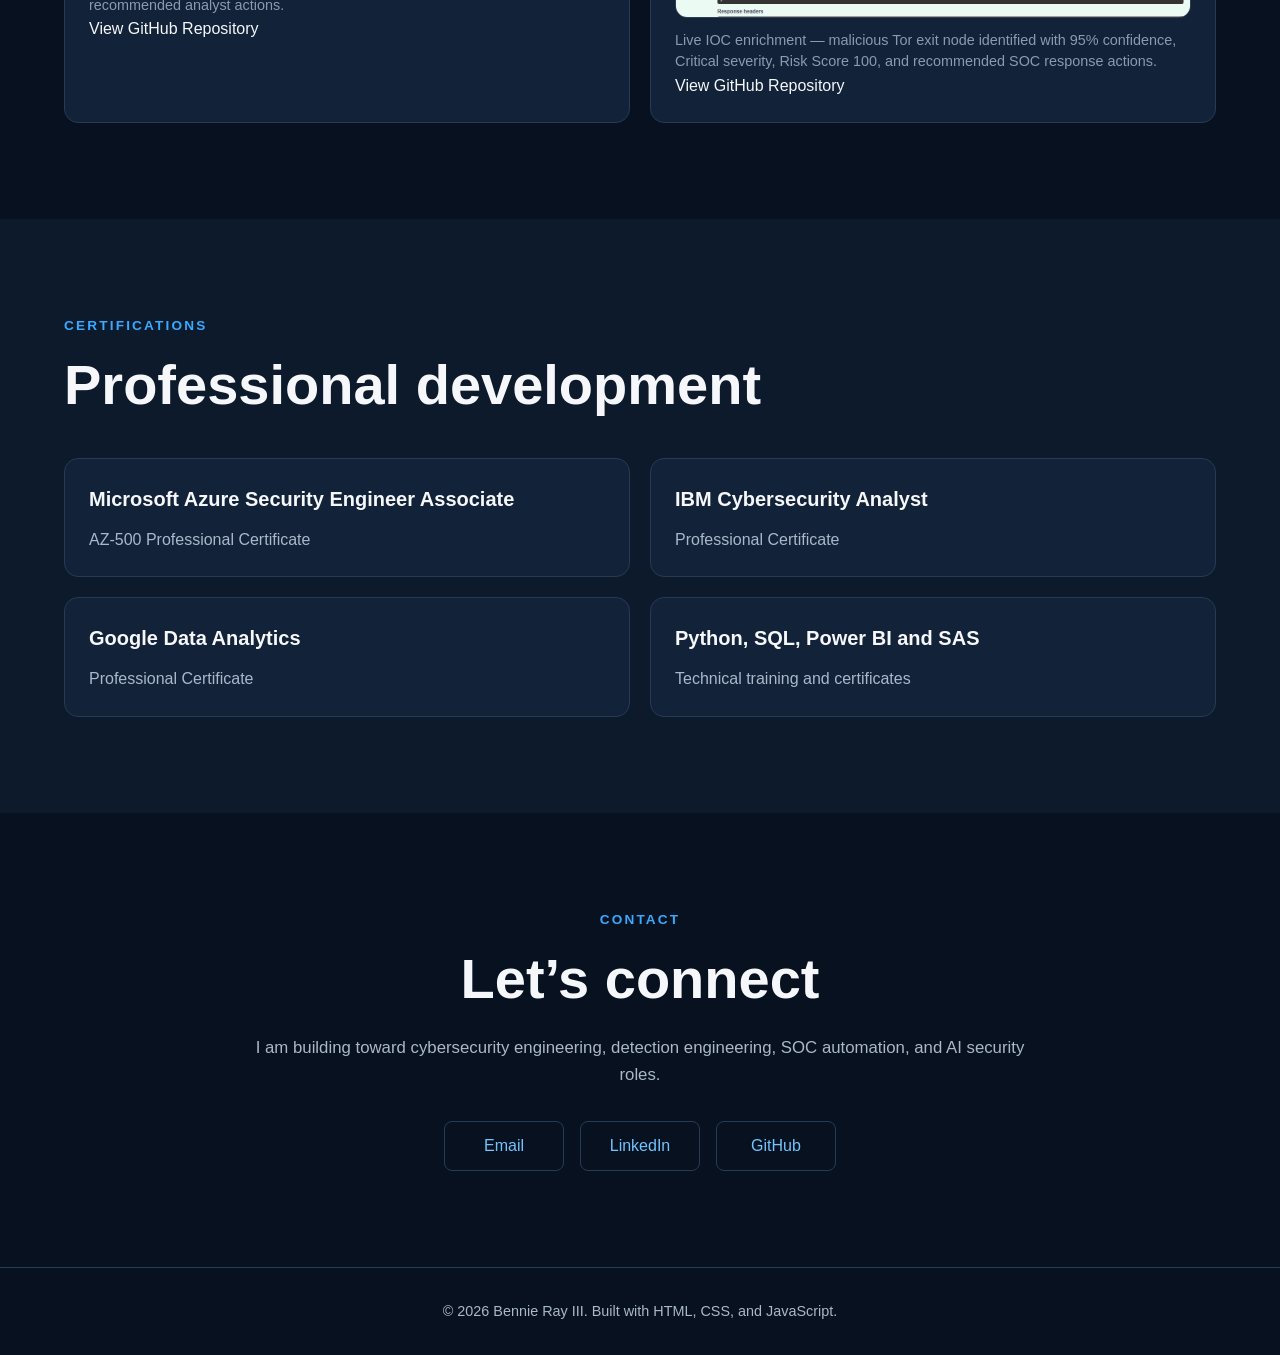
==== commit 23feca66: "Add IOC analyzer API demo to portfolio" ====
--- a/index.html
+++ b/index.html
@@ -380,7 +380,19 @@
         <span>FastAPI</span>
         <span>Logging</span>
     </div>
-
+<div class="project-demo">
+    <img
+        src="images/ioc-analyzer-api-demo.png"
+        alt="Threat Intelligence IOC Analyzer identifying a malicious Tor exit node with Critical severity and Risk Score 100"
+        loading="lazy"
+    >
+
+    <p class="project-demo-caption">
+        Live IOC enrichment — malicious Tor exit node identified with
+        95% confidence, Critical severity, Risk Score 100, and
+        recommended SOC response actions.
+    </p>
+</div>
     <a
         class="project-link"
         href="https://github.com/benrayiii-netizen/threat-intelligence-ioc-analyzer"
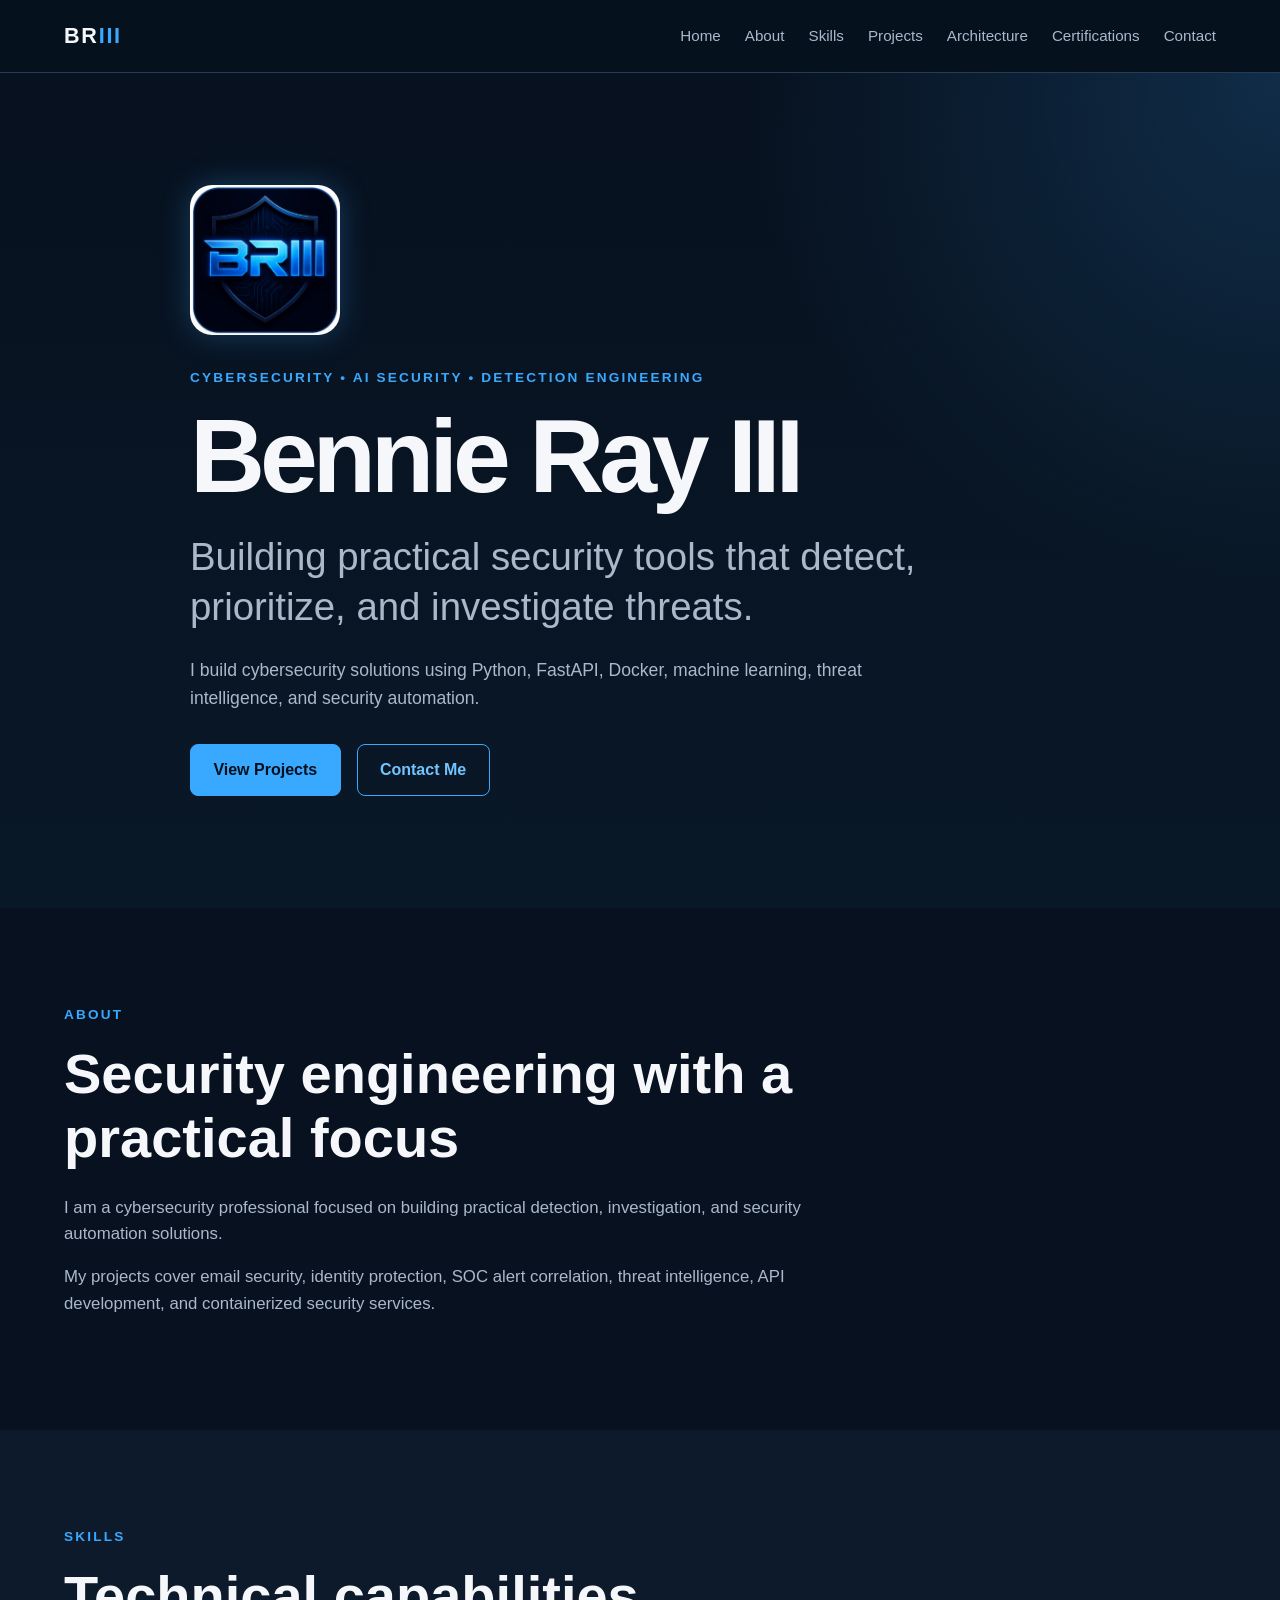
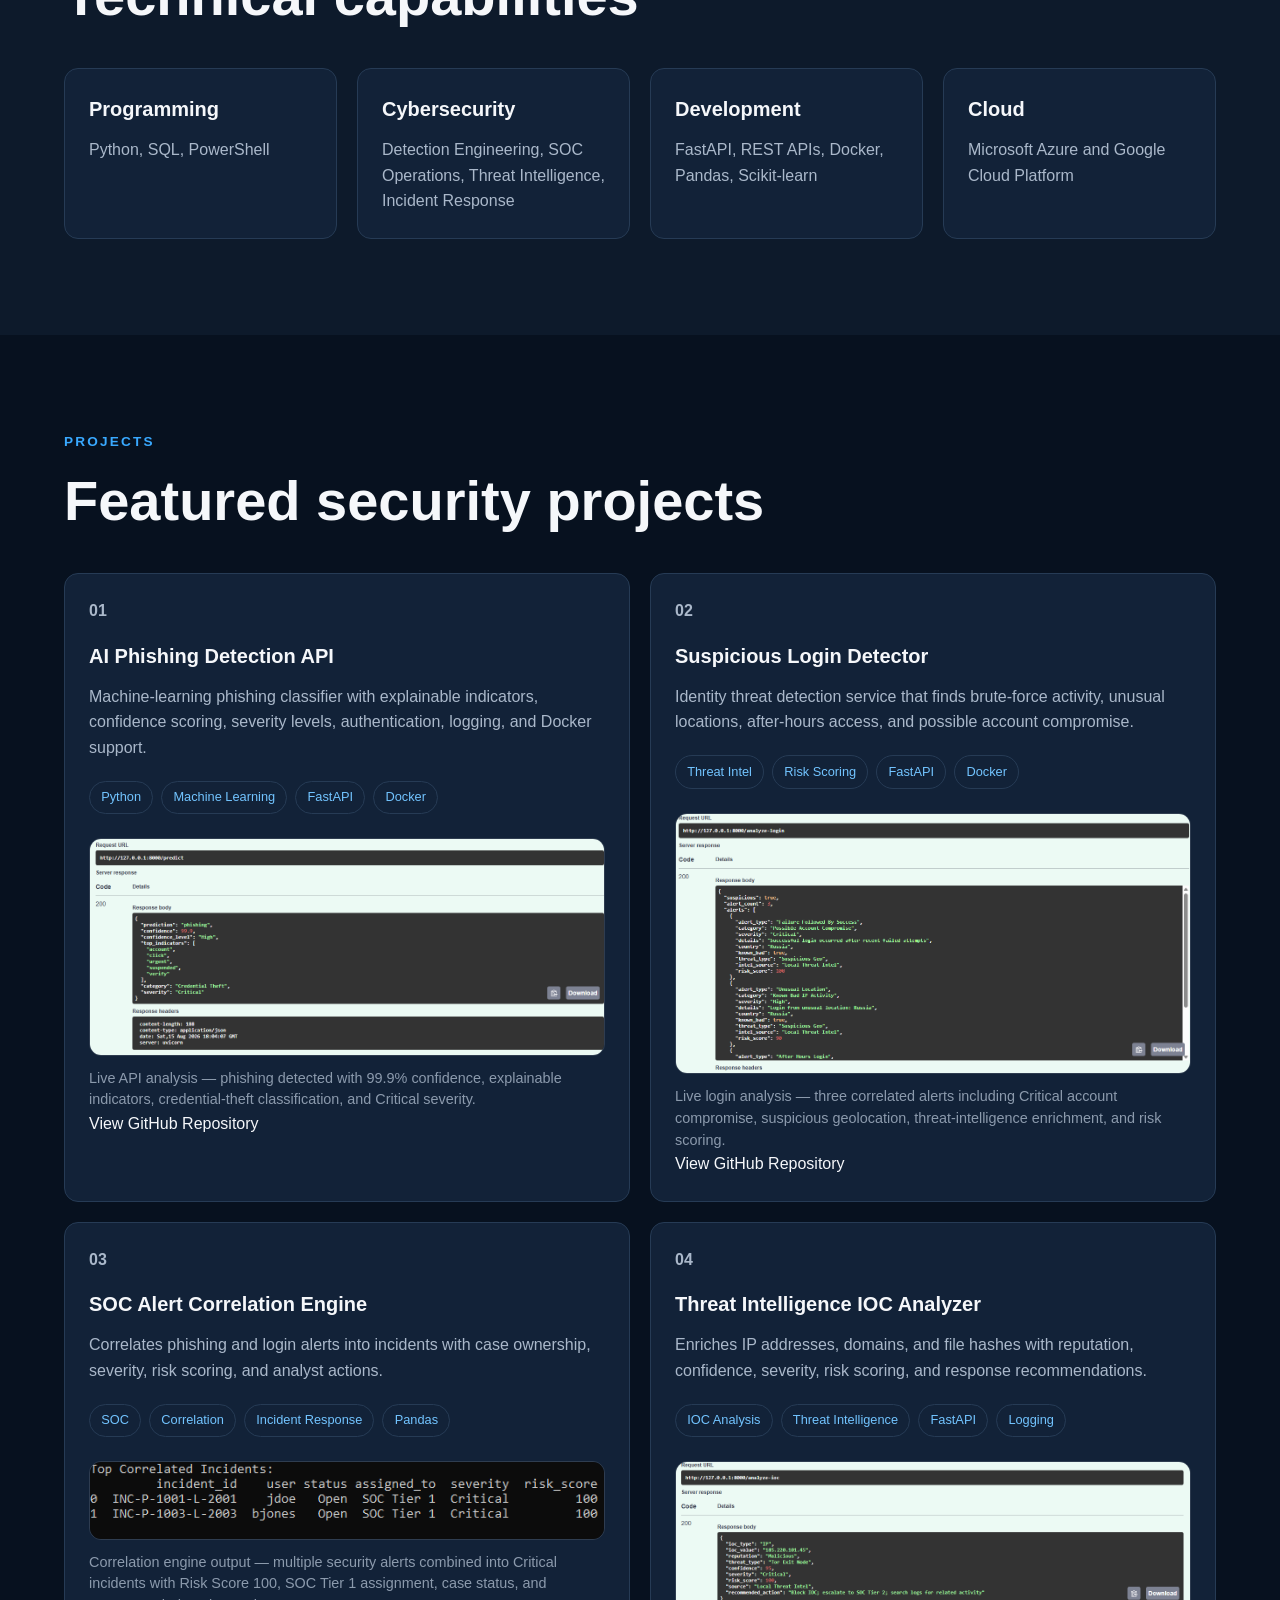
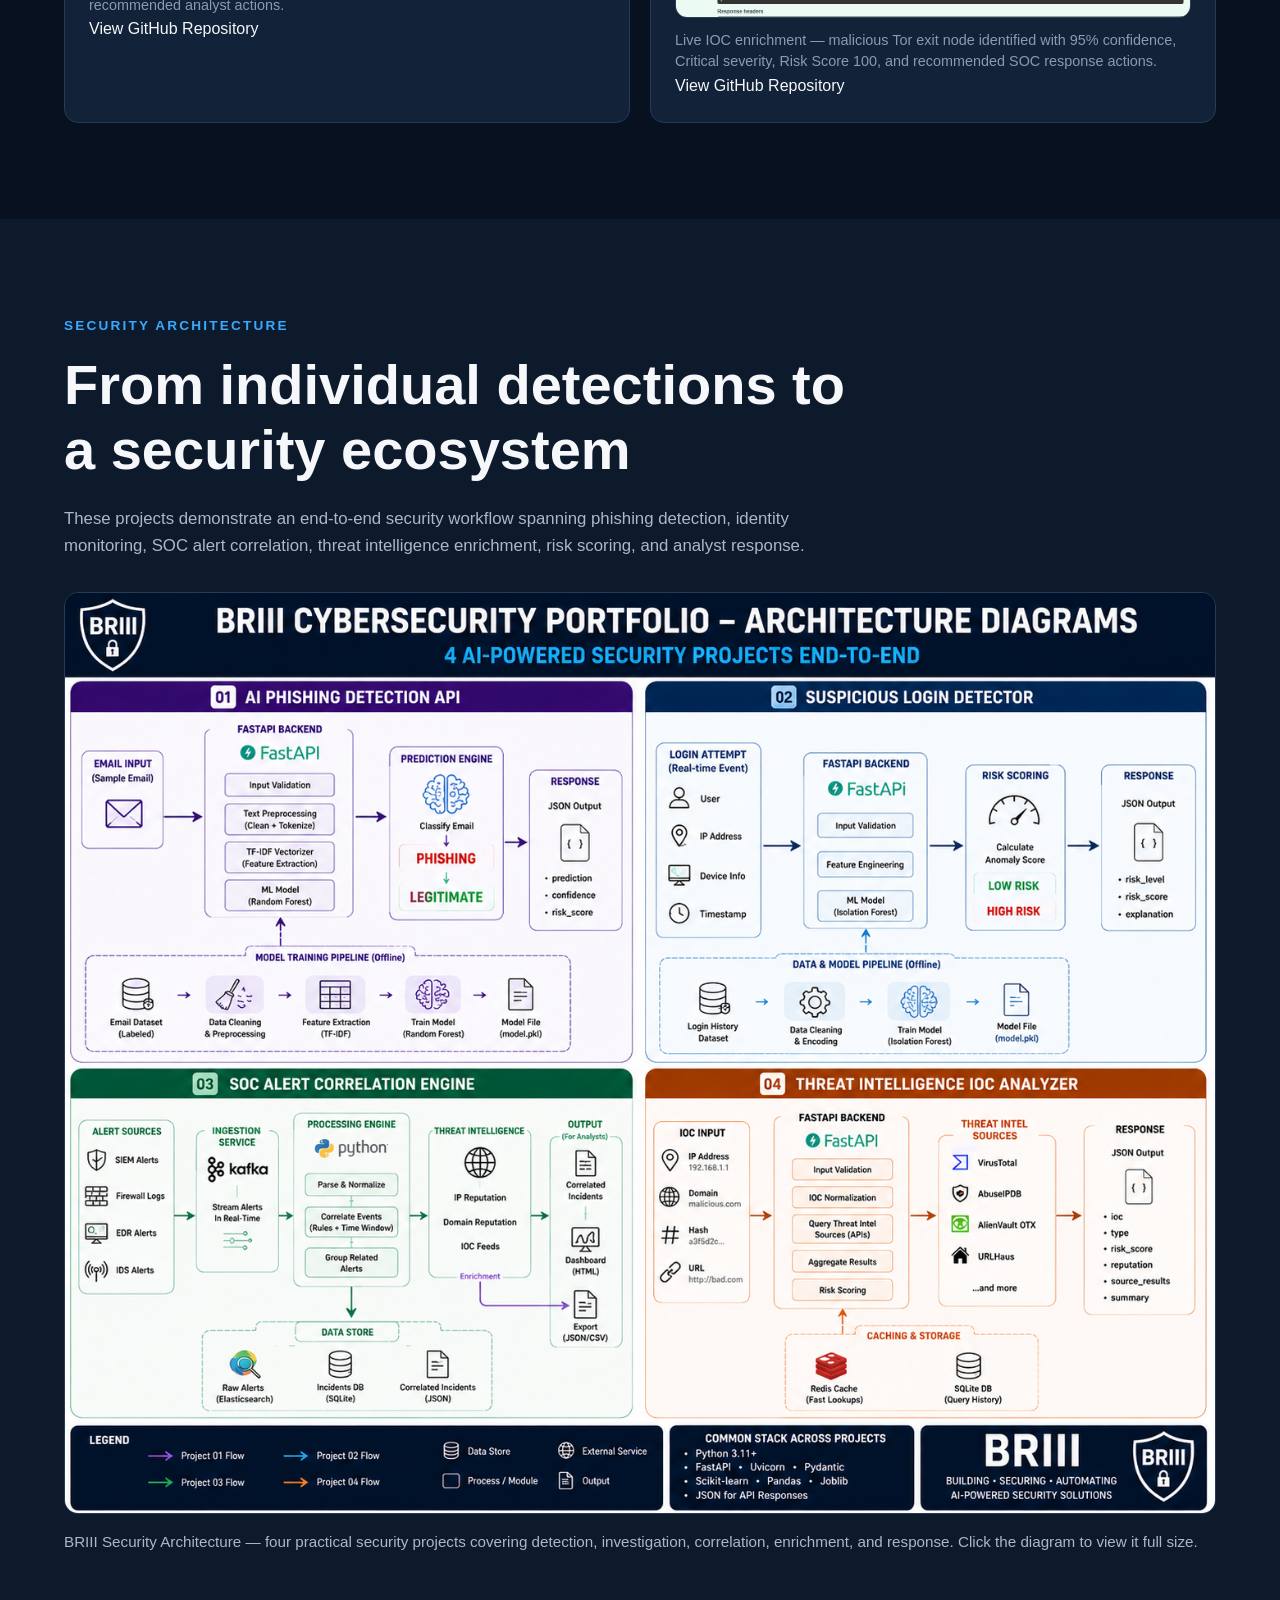
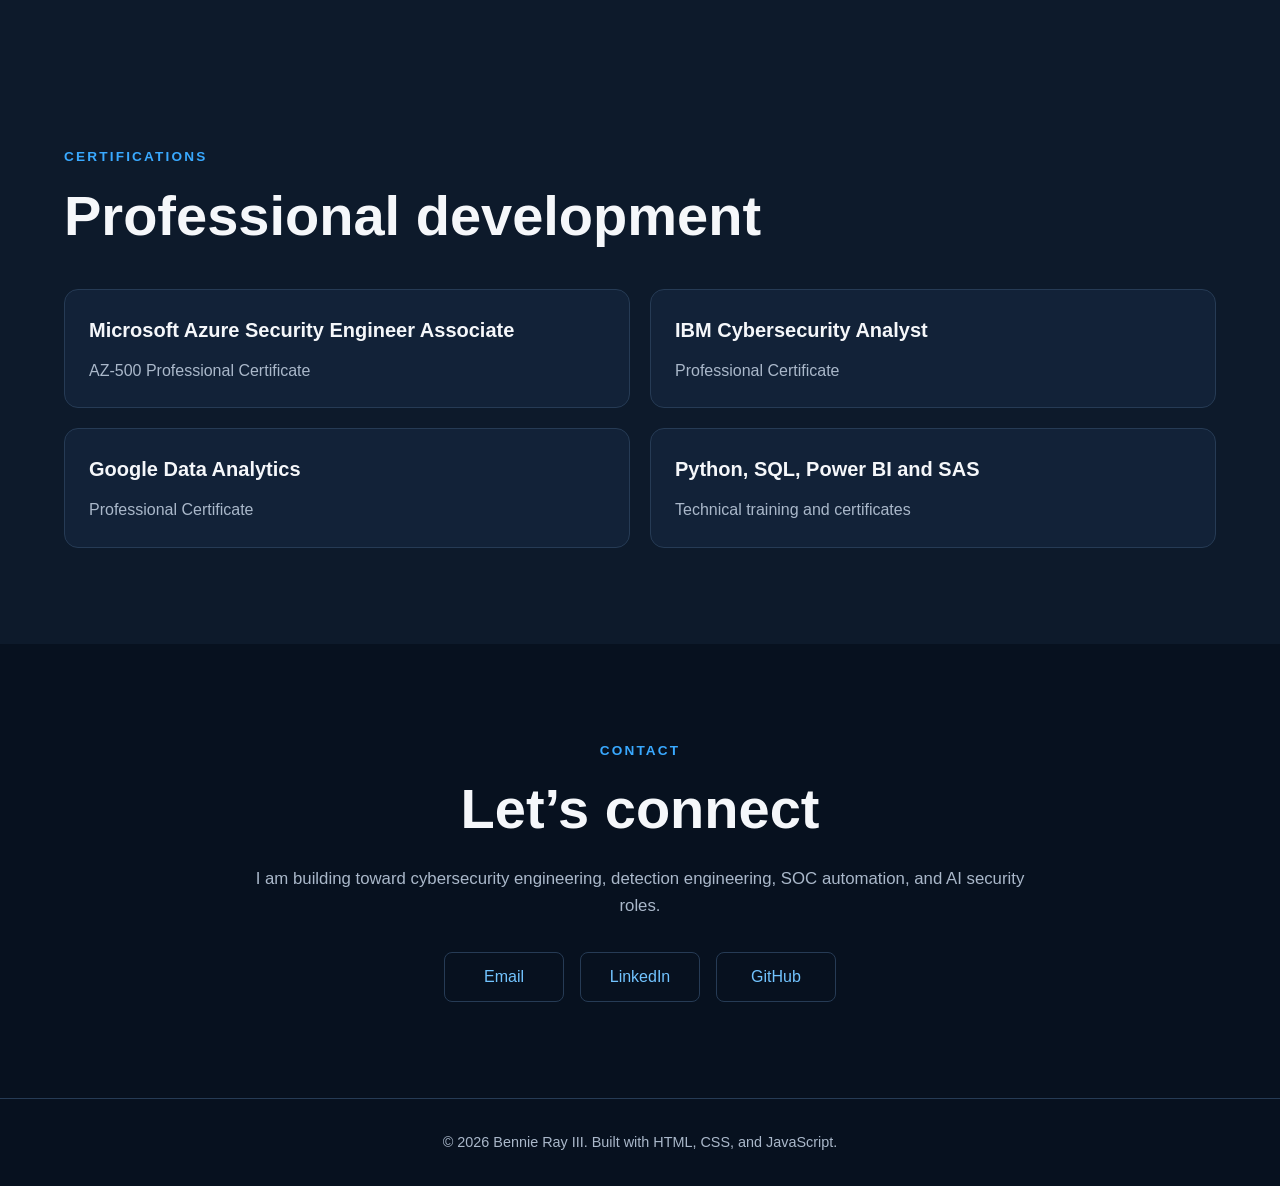
==== commit ed99faab: "Add BRIII security architecture to portfolio" ====
--- a/index.html
+++ b/index.html
@@ -79,11 +79,8 @@
                 <li><a href="#about">About</a></li>
                 <li><a href="#skills">Skills</a></li>
                 <li><a href="#projects">Projects</a></li>
-                <li>
-                    <a href="#certifications">
-                        Certifications
-                    </a>
-                </li>
+                <li><a href="#architecture">Architecture</a></li>
+                <li><a href="#certifications">Certifications</a></li>
                 <li><a href="#contact">Contact</a></li>
             </ul>
 
@@ -96,11 +93,12 @@
         <!-- HERO -->
         <section class="hero" id="home">
             <div class="container hero-content">
-<img
-    class="hero-logo"
-    src="images/favicon.png"
-    alt="BRIII cybersecurity shield logo"
->
+
+                <img
+                    class="hero-logo"
+                    src="images/favicon.png"
+                    alt="BRIII cybersecurity shield logo"
+                >
 
                 <p class="eyebrow">
                     Cybersecurity • AI Security • Detection Engineering
@@ -225,95 +223,100 @@
                 <div class="projects-grid">
 
                     <!-- PROJECT 01 -->
-<article class="project-card">
-
-    <p class="project-number">01</p>
-
-    <h3>AI Phishing Detection API</h3>
-
-    <p>
-        Machine-learning phishing classifier with
-        explainable indicators, confidence scoring,
-        severity levels, authentication, logging,
-        and Docker support.
-    </p>
-
-    <div class="tag-list">
-        <span>Python</span>
-        <span>Machine Learning</span>
-        <span>FastAPI</span>
-        <span>Docker</span>
-    </div>
-
-    <div class="project-demo">
-        <img
-            src="images/phishing-api-demo.png"
-            alt="AI Phishing Detection API identifying a credential theft phishing email with 99.9 percent confidence"
-            loading="lazy"
-        >
-
-        <p class="project-demo-caption">
-            Live API analysis — phishing detected with 99.9% confidence,
-            explainable indicators, credential-theft classification,
-            and Critical severity.
-        </p>
-    </div>
-
-    <a
-        class="project-link"
-        href="https://github.com/benrayiii-netizen/ai-cybersecurity-phishing-detector"
-        target="_blank"
-        rel="noopener noreferrer"
-    >
-        View GitHub Repository
-    </a>
-
-</article>
+                    <article class="project-card">
+
+                        <p class="project-number">01</p>
+
+                        <h3>AI Phishing Detection API</h3>
+
+                        <p>
+                            Machine-learning phishing classifier with
+                            explainable indicators, confidence scoring,
+                            severity levels, authentication, logging,
+                            and Docker support.
+                        </p>
+
+                        <div class="tag-list">
+                            <span>Python</span>
+                            <span>Machine Learning</span>
+                            <span>FastAPI</span>
+                            <span>Docker</span>
+                        </div>
+
+                        <div class="project-demo">
+                            <img
+                                src="images/phishing-api-demo.png"
+                                alt="AI Phishing Detection API identifying a credential theft phishing email with 99.9 percent confidence"
+                                loading="lazy"
+                            >
+
+                            <p class="project-demo-caption">
+                                Live API analysis — phishing detected with
+                                99.9% confidence, explainable indicators,
+                                credential-theft classification, and
+                                Critical severity.
+                            </p>
+                        </div>
+
+                        <a
+                            class="project-link"
+                            href="https://github.com/benrayiii-netizen/ai-cybersecurity-phishing-detector"
+                            target="_blank"
+                            rel="noopener noreferrer"
+                        >
+                            View GitHub Repository
+                        </a>
+
+                    </article>
+
+
                     <!-- PROJECT 02 -->
-<article class="project-card">
-
-    <p class="project-number">02</p>
-
-    <h3>Suspicious Login Detector</h3>
-
-    <p>
-        Identity threat detection service that finds
-        brute-force activity, unusual locations,
-        after-hours access, and possible account
-        compromise.
-    </p>
-
-    <div class="tag-list">
-        <span>Threat Intel</span>
-        <span>Risk Scoring</span>
-        <span>FastAPI</span>
-        <span>Docker</span>
-    </div>
-
-    <div class="project-demo">
-        <img
-            src="images/suspicious-login-api-demo.png"
-            alt="Suspicious Login Detector identifying account compromise, unusual location, and after-hours login activity"
-            loading="lazy"
-        >
-
-        <p class="project-demo-caption">
-            Live login analysis — three correlated alerts including
-            Critical account compromise, suspicious geolocation,
-            threat-intelligence enrichment, and risk scoring.
-        </p>
-    </div>
-
-    <a
-        class="project-link"
-        href="https://github.com/benrayiii-netizen/suspicious-login-detector"
-        target="_blank"
-        rel="noopener noreferrer"
-    >
-        View GitHub Repository
-    </a>
-
-</article>
+                    <article class="project-card">
+
+                        <p class="project-number">02</p>
+
+                        <h3>Suspicious Login Detector</h3>
+
+                        <p>
+                            Identity threat detection service that finds
+                            brute-force activity, unusual locations,
+                            after-hours access, and possible account
+                            compromise.
+                        </p>
+
+                        <div class="tag-list">
+                            <span>Threat Intel</span>
+                            <span>Risk Scoring</span>
+                            <span>FastAPI</span>
+                            <span>Docker</span>
+                        </div>
+
+                        <div class="project-demo">
+                            <img
+                                src="images/suspicious-login-api-demo.png"
+                                alt="Suspicious Login Detector identifying account compromise, unusual location, and after-hours login activity"
+                                loading="lazy"
+                            >
+
+                            <p class="project-demo-caption">
+                                Live login analysis — three correlated
+                                alerts including Critical account
+                                compromise, suspicious geolocation,
+                                threat-intelligence enrichment,
+                                and risk scoring.
+                            </p>
+                        </div>
+
+                        <a
+                            class="project-link"
+                            href="https://github.com/benrayiii-netizen/suspicious-login-detector"
+                            target="_blank"
+                            rel="noopener noreferrer"
+                        >
+                            View GitHub Repository
+                        </a>
+
+                    </article>
 
 
                     <!-- PROJECT 03 -->
@@ -335,74 +338,130 @@
                             <span>Incident Response</span>
                             <span>Pandas</span>
                         </div>
-<div class="project-demo">
-    <img
-        src="images/soc-correlation-demo.png"
-        alt="SOC Alert Correlation Engine showing Critical correlated incidents, risk scores, case status, and analyst actions"
-        loading="lazy"
-    >
-
-    <p class="project-demo-caption">
-        Correlation engine output — multiple security alerts combined into
-        Critical incidents with Risk Score 100, SOC Tier 1 assignment,
-        case status, and recommended analyst actions.
-    </p>
-</div>
-<a
-    class="project-link"
-    href="https://github.com/benrayiii-netizen/soc-alert-correlation-engine"
-    target="_blank"
-    rel="noopener noreferrer"
->
-    View GitHub Repository
-</a>
+
+                        <div class="project-demo">
+                            <img
+                                src="images/soc-correlation-demo.png"
+                                alt="SOC Alert Correlation Engine showing Critical correlated incidents, risk scores, case status, and analyst actions"
+                                loading="lazy"
+                            >
+
+                            <p class="project-demo-caption">
+                                Correlation engine output — multiple
+                                security alerts combined into Critical
+                                incidents with Risk Score 100, SOC Tier 1
+                                assignment, case status, and recommended
+                                analyst actions.
+                            </p>
+                        </div>
+
+                        <a
+                            class="project-link"
+                            href="https://github.com/benrayiii-netizen/soc-alert-correlation-engine"
+                            target="_blank"
+                            rel="noopener noreferrer"
+                        >
+                            View GitHub Repository
+                        </a>
 
                     </article>
 
 
                     <!-- PROJECT 04 -->
-<article class="project-card">
-
-    <p class="project-number">04</p>
-
-    <h3>Threat Intelligence IOC Analyzer</h3>
-
-    <p>
-        Enriches IP addresses, domains, and file
-        hashes with reputation, confidence,
-        severity, risk scoring, and response
-        recommendations.
-    </p>
-
-    <div class="tag-list">
-        <span>IOC Analysis</span>
-        <span>Threat Intelligence</span>
-        <span>FastAPI</span>
-        <span>Logging</span>
-    </div>
-<div class="project-demo">
-    <img
-        src="images/ioc-analyzer-api-demo.png"
-        alt="Threat Intelligence IOC Analyzer identifying a malicious Tor exit node with Critical severity and Risk Score 100"
-        loading="lazy"
-    >
-
-    <p class="project-demo-caption">
-        Live IOC enrichment — malicious Tor exit node identified with
-        95% confidence, Critical severity, Risk Score 100, and
-        recommended SOC response actions.
-    </p>
-</div>
-    <a
-        class="project-link"
-        href="https://github.com/benrayiii-netizen/threat-intelligence-ioc-analyzer"
-        target="_blank"
-        rel="noopener noreferrer"
-    >
-        View GitHub Repository
-    </a>
-
-</article>
+                    <article class="project-card">
+
+                        <p class="project-number">04</p>
+
+                        <h3>Threat Intelligence IOC Analyzer</h3>
+
+                        <p>
+                            Enriches IP addresses, domains, and file
+                            hashes with reputation, confidence,
+                            severity, risk scoring, and response
+                            recommendations.
+                        </p>
+
+                        <div class="tag-list">
+                            <span>IOC Analysis</span>
+                            <span>Threat Intelligence</span>
+                            <span>FastAPI</span>
+                            <span>Logging</span>
+                        </div>
+
+                        <div class="project-demo">
+                            <img
+                                src="images/ioc-analyzer-api-demo.png"
+                                alt="Threat Intelligence IOC Analyzer identifying a malicious Tor exit node with Critical severity and Risk Score 100"
+                                loading="lazy"
+                            >
+
+                            <p class="project-demo-caption">
+                                Live IOC enrichment — malicious Tor exit
+                                node identified with 95% confidence,
+                                Critical severity, Risk Score 100,
+                                and recommended SOC response actions.
+                            </p>
+                        </div>
+
+                        <a
+                            class="project-link"
+                            href="https://github.com/benrayiii-netizen/threat-intelligence-ioc-analyzer"
+                            target="_blank"
+                            rel="noopener noreferrer"
+                        >
+                            View GitHub Repository
+                        </a>
+
+                    </article>
+
+                </div>
+            </div>
+        </section>
+
+
+        <!-- SECURITY ARCHITECTURE -->
+        <section
+            class="section section-alt"
+            id="architecture"
+        >
+            <div class="container">
+
+                <p class="section-label">Security Architecture</p>
+
+                <h2 class="section-title">
+                    From individual detections to a security ecosystem
+                </h2>
+
+                <p class="section-text">
+                    These projects demonstrate an end-to-end security
+                    workflow spanning phishing detection, identity
+                    monitoring, SOC alert correlation, threat
+                    intelligence enrichment, risk scoring,
+                    and analyst response.
+                </p>
+
+                <div class="architecture-demo">
+
+                    <a
+                        href="images/brIII-security-architecture.png"
+                        target="_blank"
+                        rel="noopener noreferrer"
+                        aria-label="Open full-size BRIII cybersecurity architecture diagram"
+                    >
+                        <img
+                            src="images/brIII-security-architecture.png"
+                            alt="BRIII cybersecurity portfolio architecture showing four integrated security projects"
+                            loading="lazy"
+                        >
+                    </a>
+
+                    <p class="architecture-caption">
+                        BRIII Security Architecture — four practical
+                        security projects covering detection,
+                        investigation, correlation, enrichment,
+                        and response. Click the diagram to view it
+                        full size.
+                    </p>
 
                 </div>
             </div>
--- a/css/styles.css
+++ b/css/styles.css
@@ -401,4 +401,39 @@
     .projects-grid {
         grid-template-columns: 1fr;
     }
+}
+
+/* Security Architecture */
+
+.architecture-demo {
+    margin-top: 2rem;
+}
+
+.architecture-demo a {
+    display: block;
+    overflow: hidden;
+    border: 1px solid var(--border);
+    border-radius: 14px;
+    background: var(--surface);
+    transition:
+        transform 0.2s ease,
+        border-color 0.2s ease;
+}
+
+.architecture-demo a:hover {
+    transform: translateY(-4px);
+    border-color: var(--accent);
+}
+
+.architecture-demo img {
+    display: block;
+    width: 100%;
+    height: auto;
+}
+
+.architecture-caption {
+    margin-top: 1rem;
+    color: var(--text-muted);
+    font-size: 0.95rem;
+    line-height: 1.6;
 }
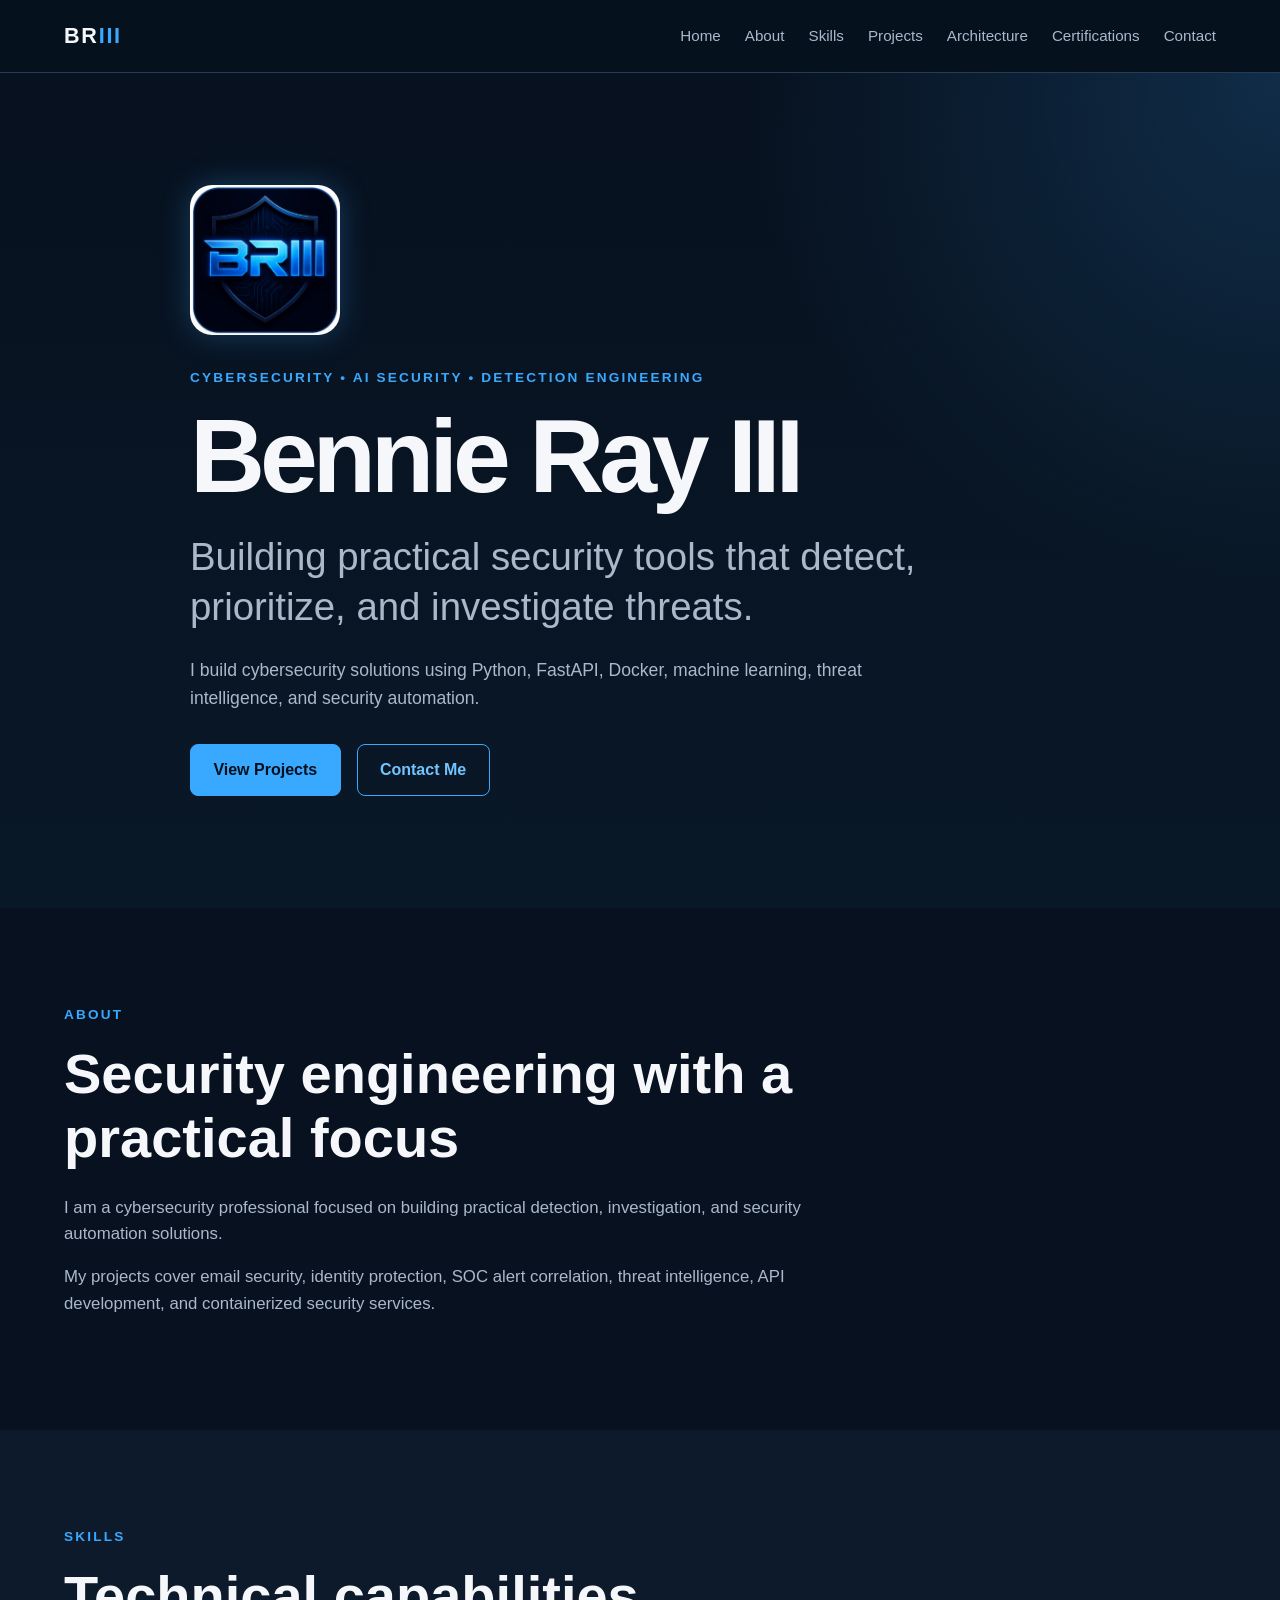
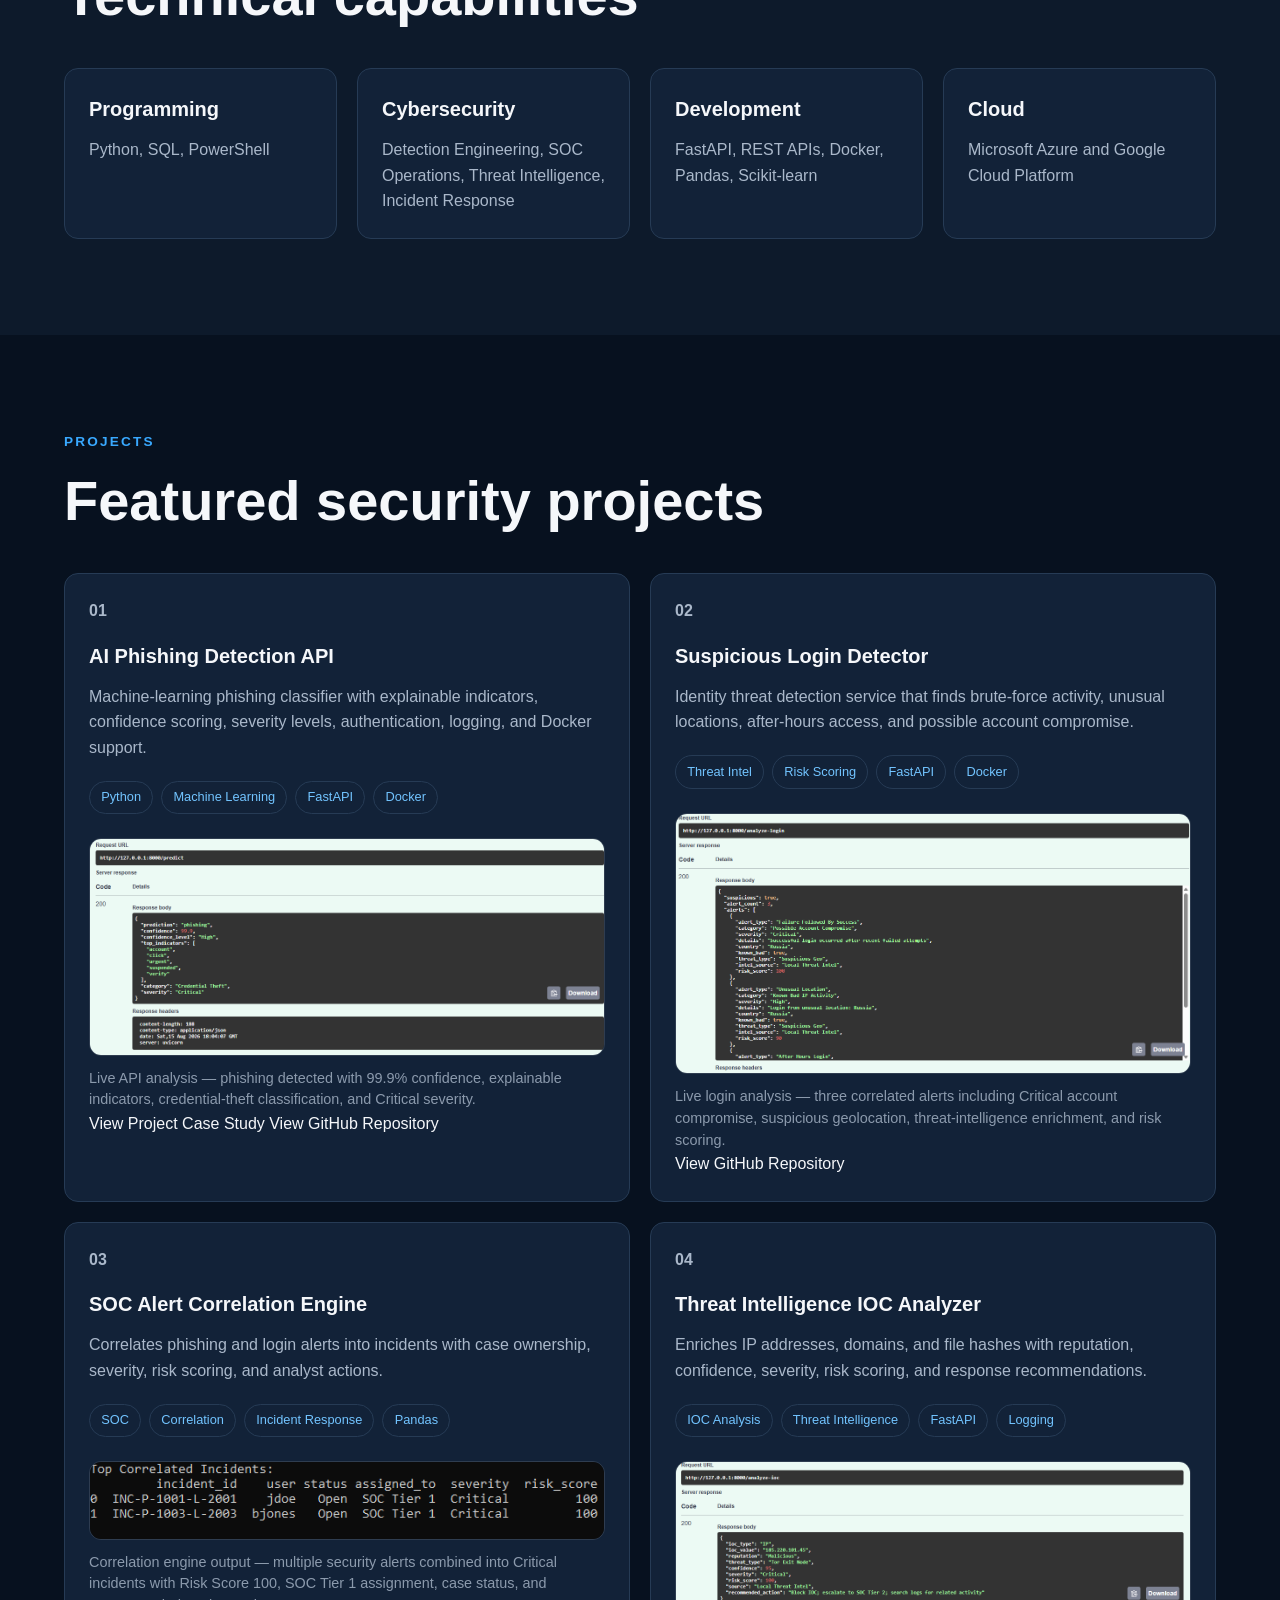
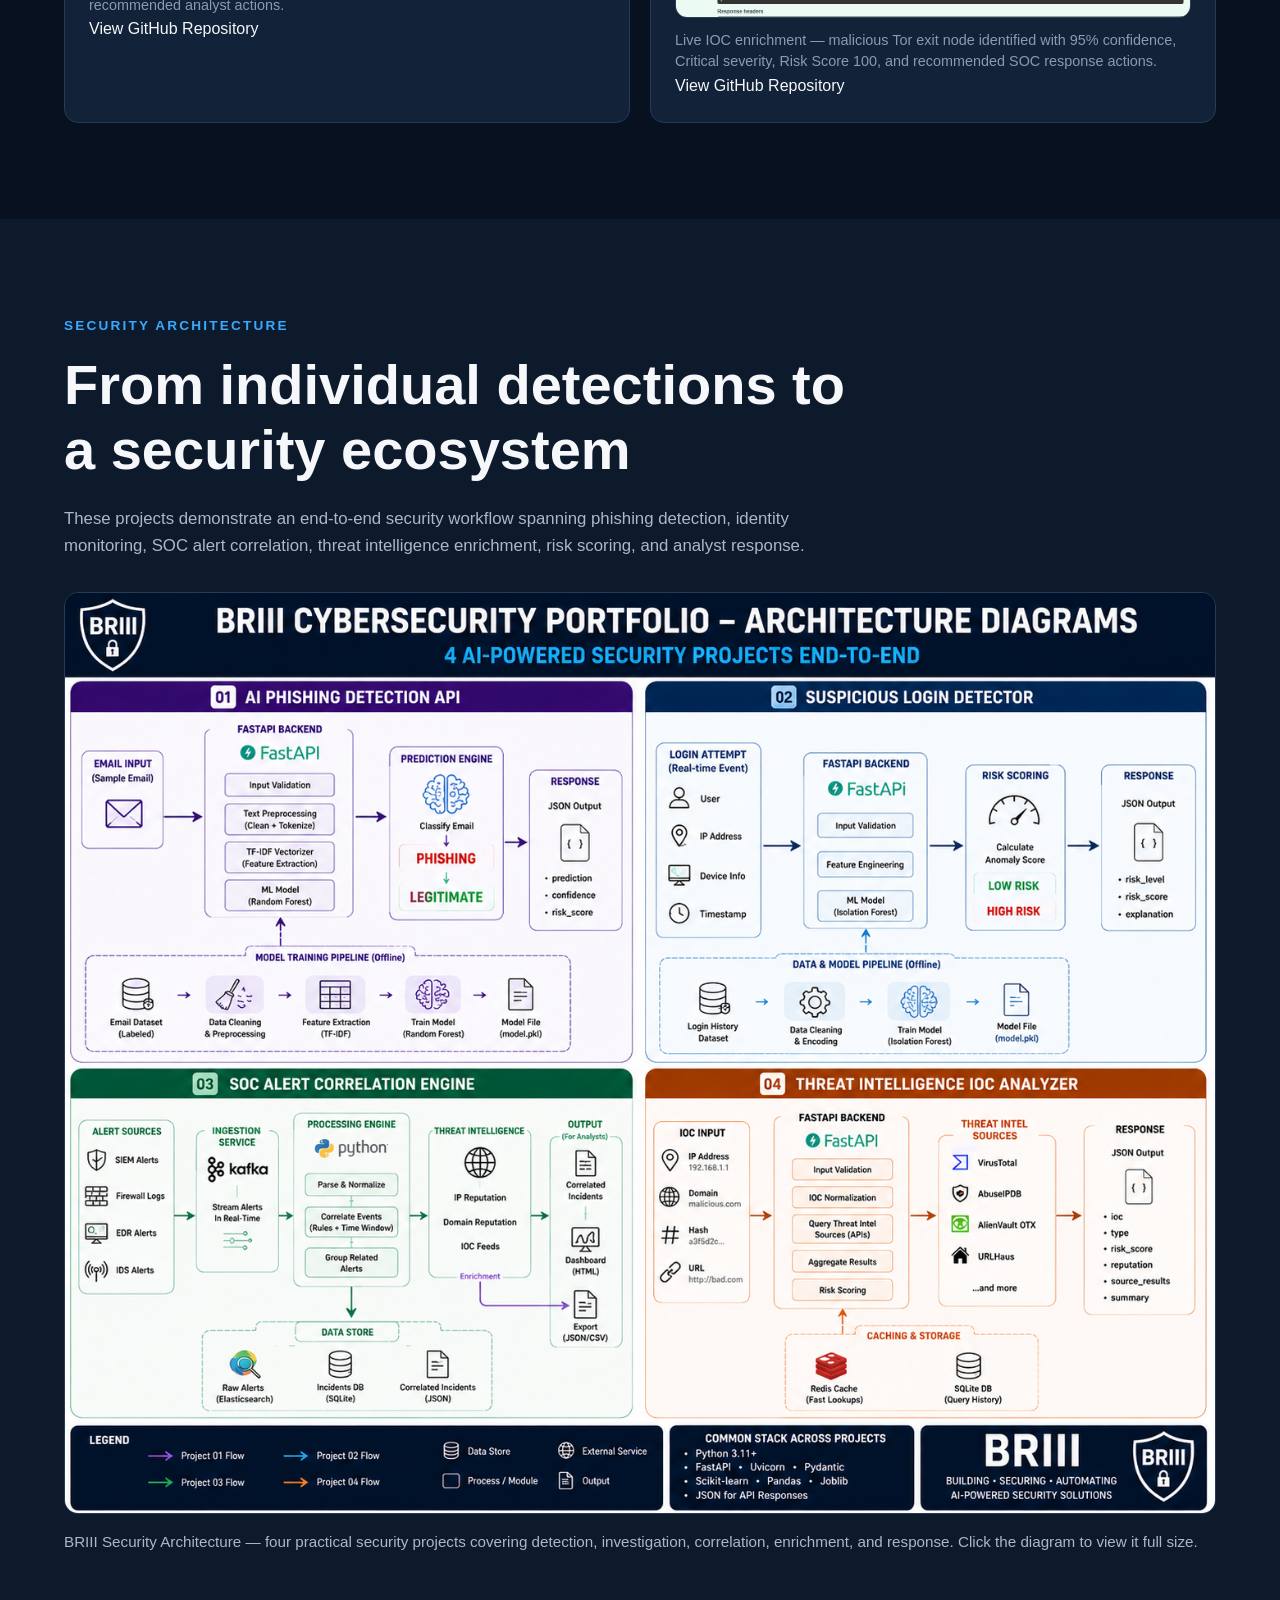
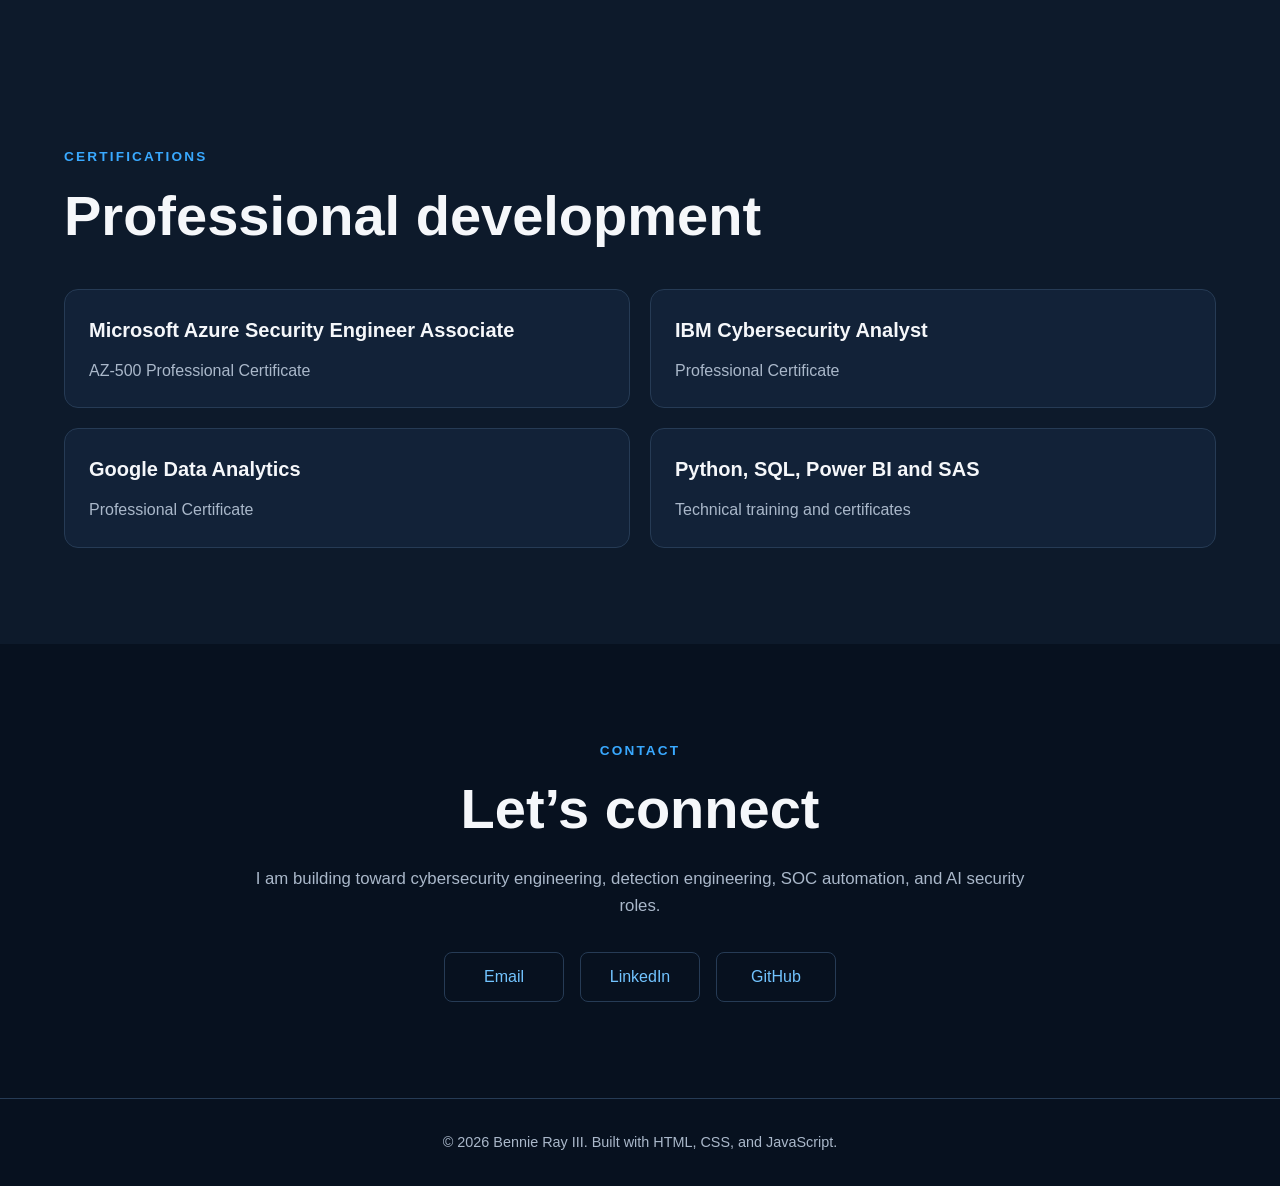
==== commit c73a4472: "Add AI phishing detector case study" ====
--- a/index.html
+++ b/index.html
@@ -258,6 +258,13 @@
                             </p>
                         </div>
 
+<a
+    class="project-link"
+    href="project-01.html"
+>
+    View Project Case Study
+</a>
+
                         <a
                             class="project-link"
                             href="https://github.com/benrayiii-netizen/ai-cybersecurity-phishing-detector"
--- a/css/styles.css
+++ b/css/styles.css
@@ -436,4 +436,71 @@
     color: var(--text-muted);
     font-size: 0.95rem;
     line-height: 1.6;
+}
+
+/* Project Case Studies */
+
+.case-study-hero {
+    min-height: 70vh;
+}
+
+.case-study-grid {
+    display: grid;
+    grid-template-columns: repeat(2, minmax(0, 1fr));
+    gap: 1.25rem;
+    margin-top: 2rem;
+}
+
+.case-flow {
+    display: flex;
+    align-items: stretch;
+    gap: 0.75rem;
+    margin-top: 2rem;
+}
+
+.case-flow-step {
+    flex: 1;
+    min-width: 0;
+    padding: 1.25rem;
+    border: 1px solid var(--border);
+    border-radius: 12px;
+    background: var(--surface);
+    text-align: center;
+}
+
+.case-flow-step strong {
+    display: block;
+    margin-bottom: 0.5rem;
+    color: var(--accent);
+    font-size: 1.4rem;
+}
+
+.case-flow-step span {
+    color: var(--text);
+    font-weight: 700;
+}
+
+.case-flow-arrow {
+    display: flex;
+    align-items: center;
+    color: var(--accent);
+    font-size: 1.5rem;
+    font-weight: 800;
+}
+
+@media (max-width: 900px) {
+    .case-flow {
+        flex-direction: column;
+    }
+
+    .case-flow-arrow {
+        justify-content: center;
+        transform: rotate(90deg);
+    }
+}
+
+@media (max-width: 700px) {
+    .case-study-grid {
+        grid-template-columns: 1fr;
+    }
 }
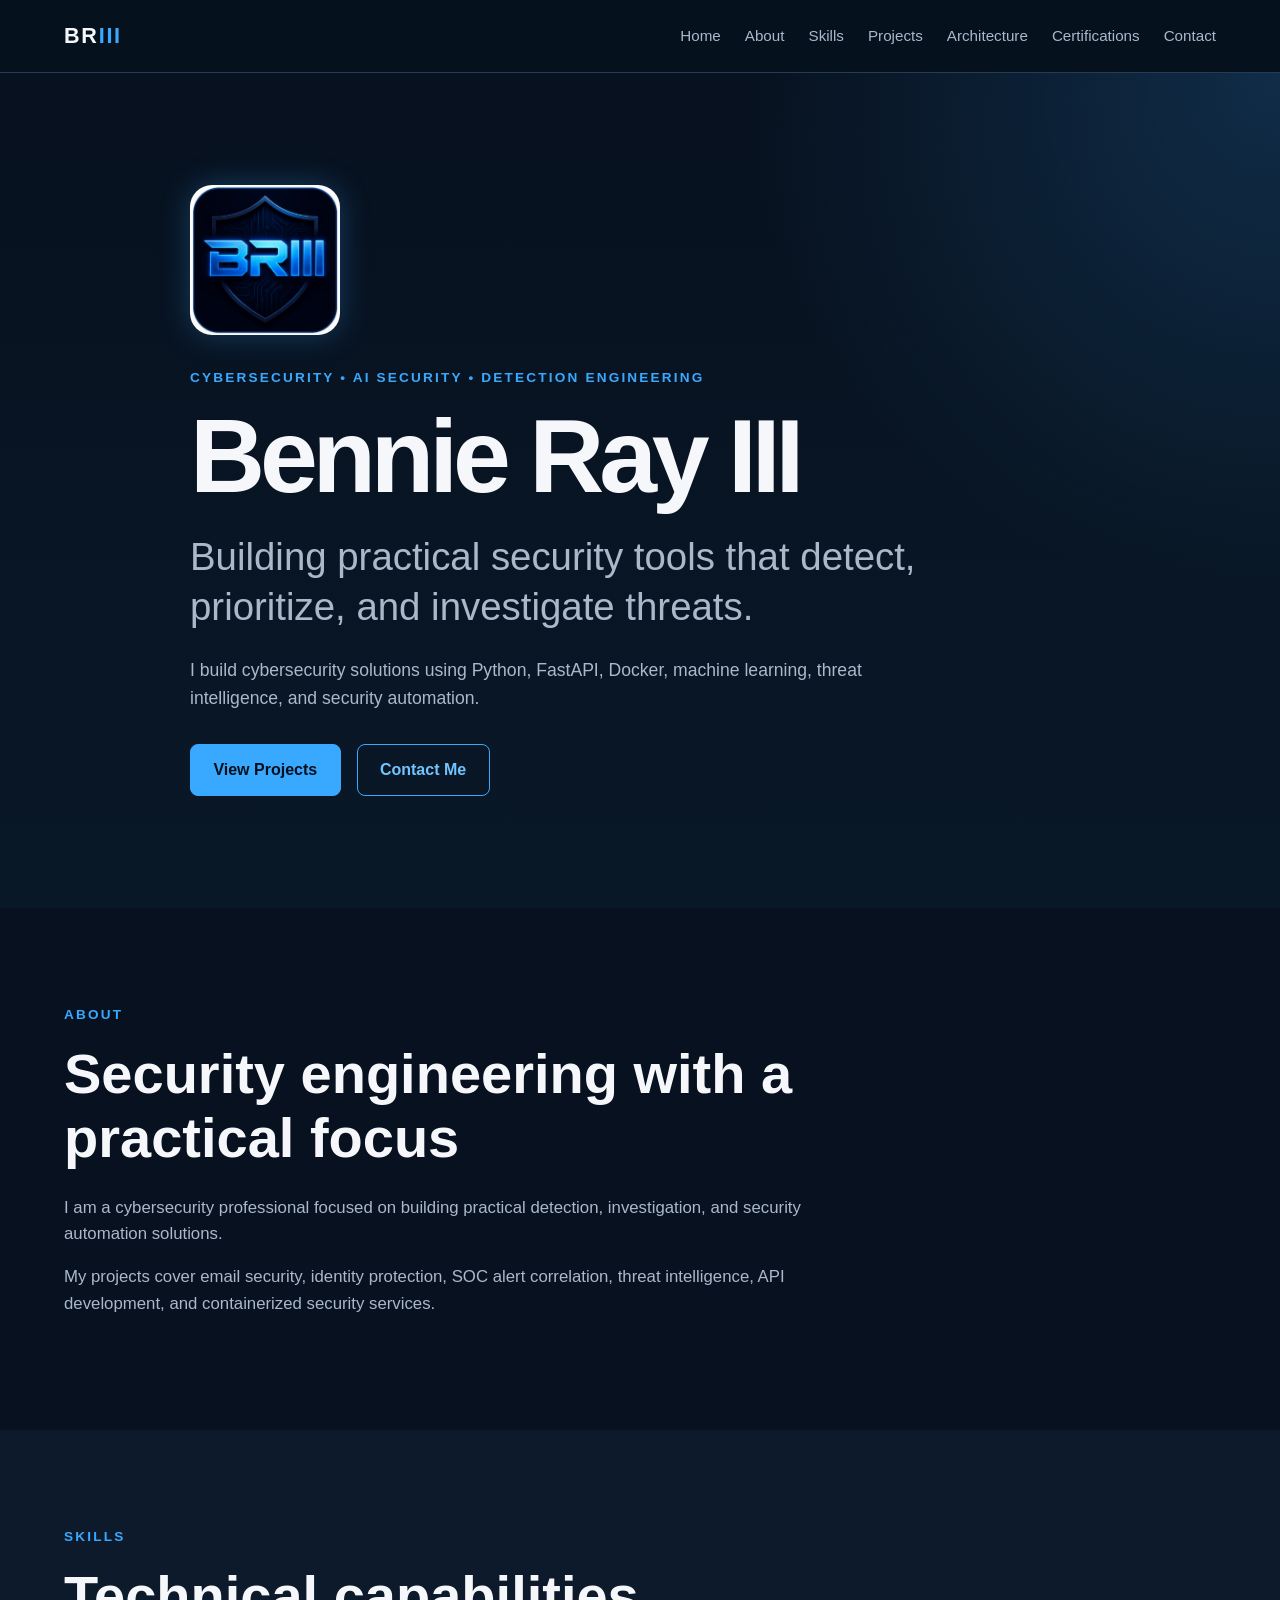
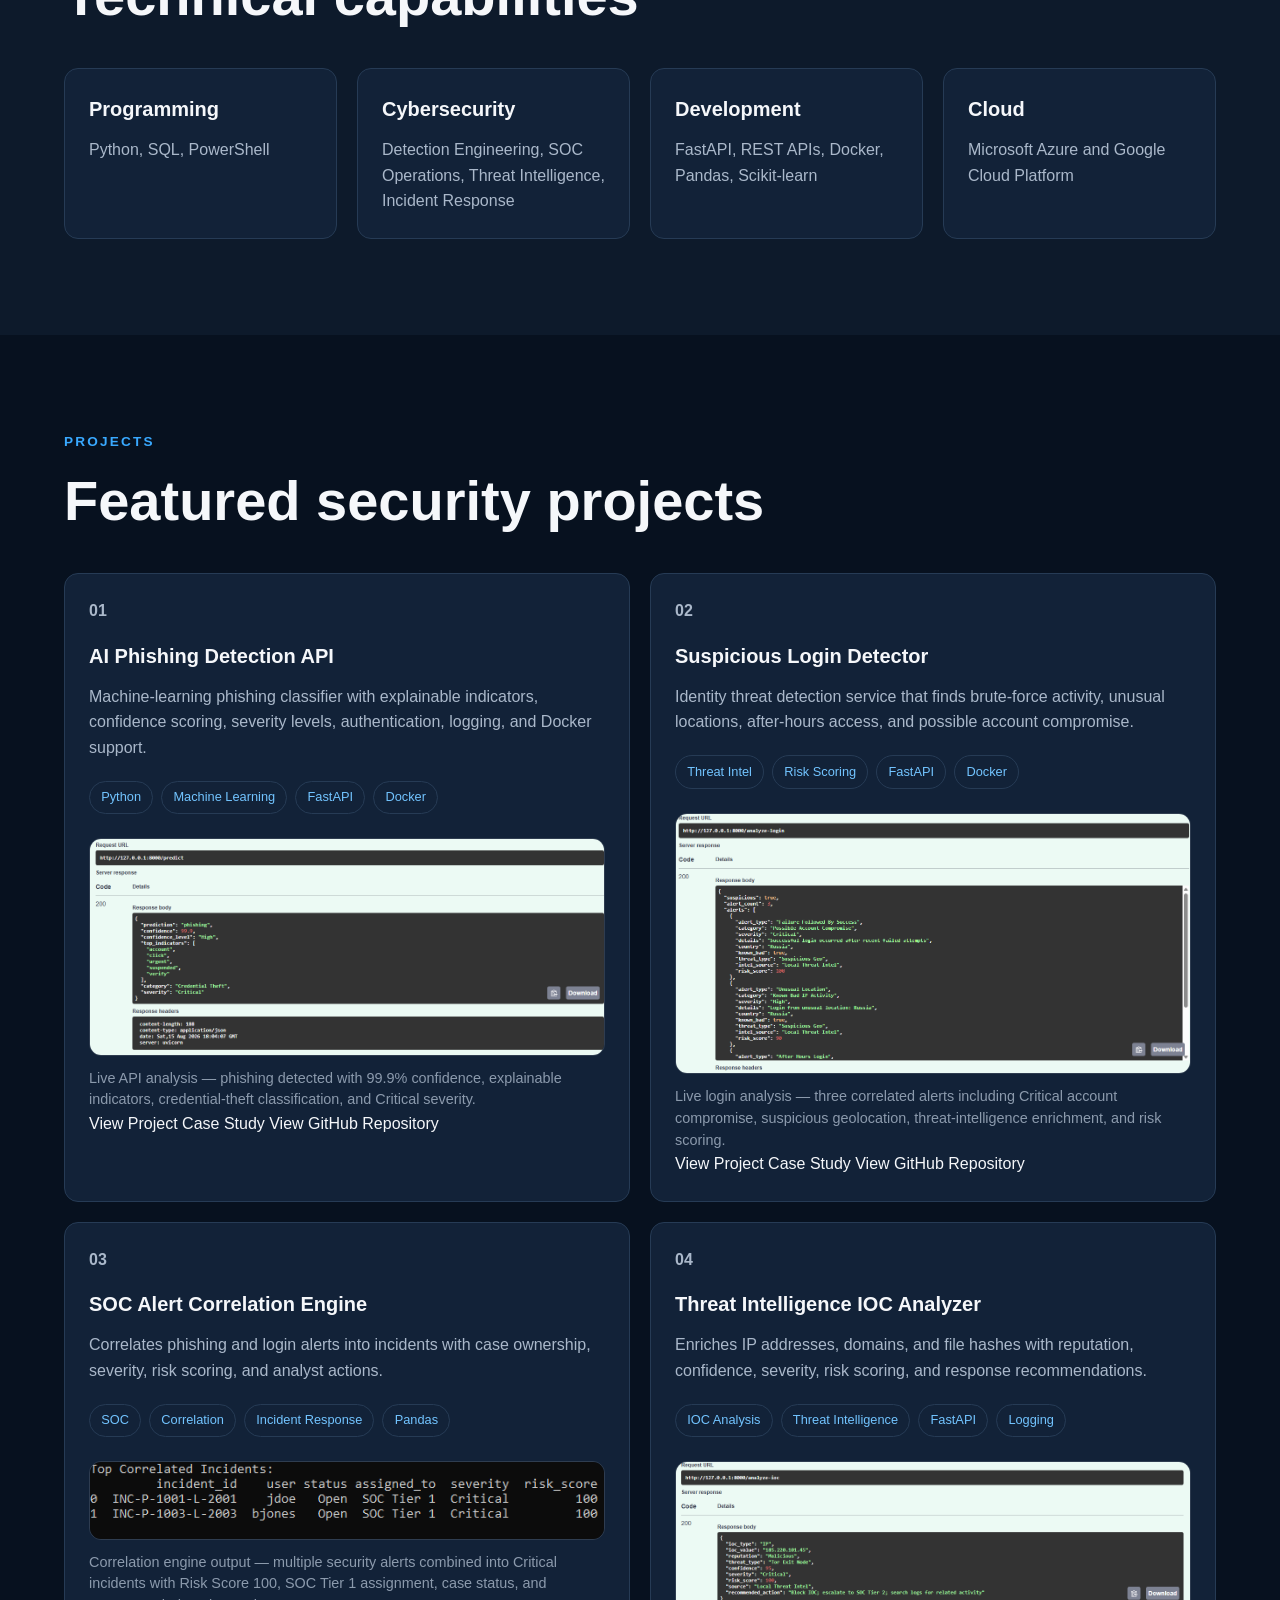
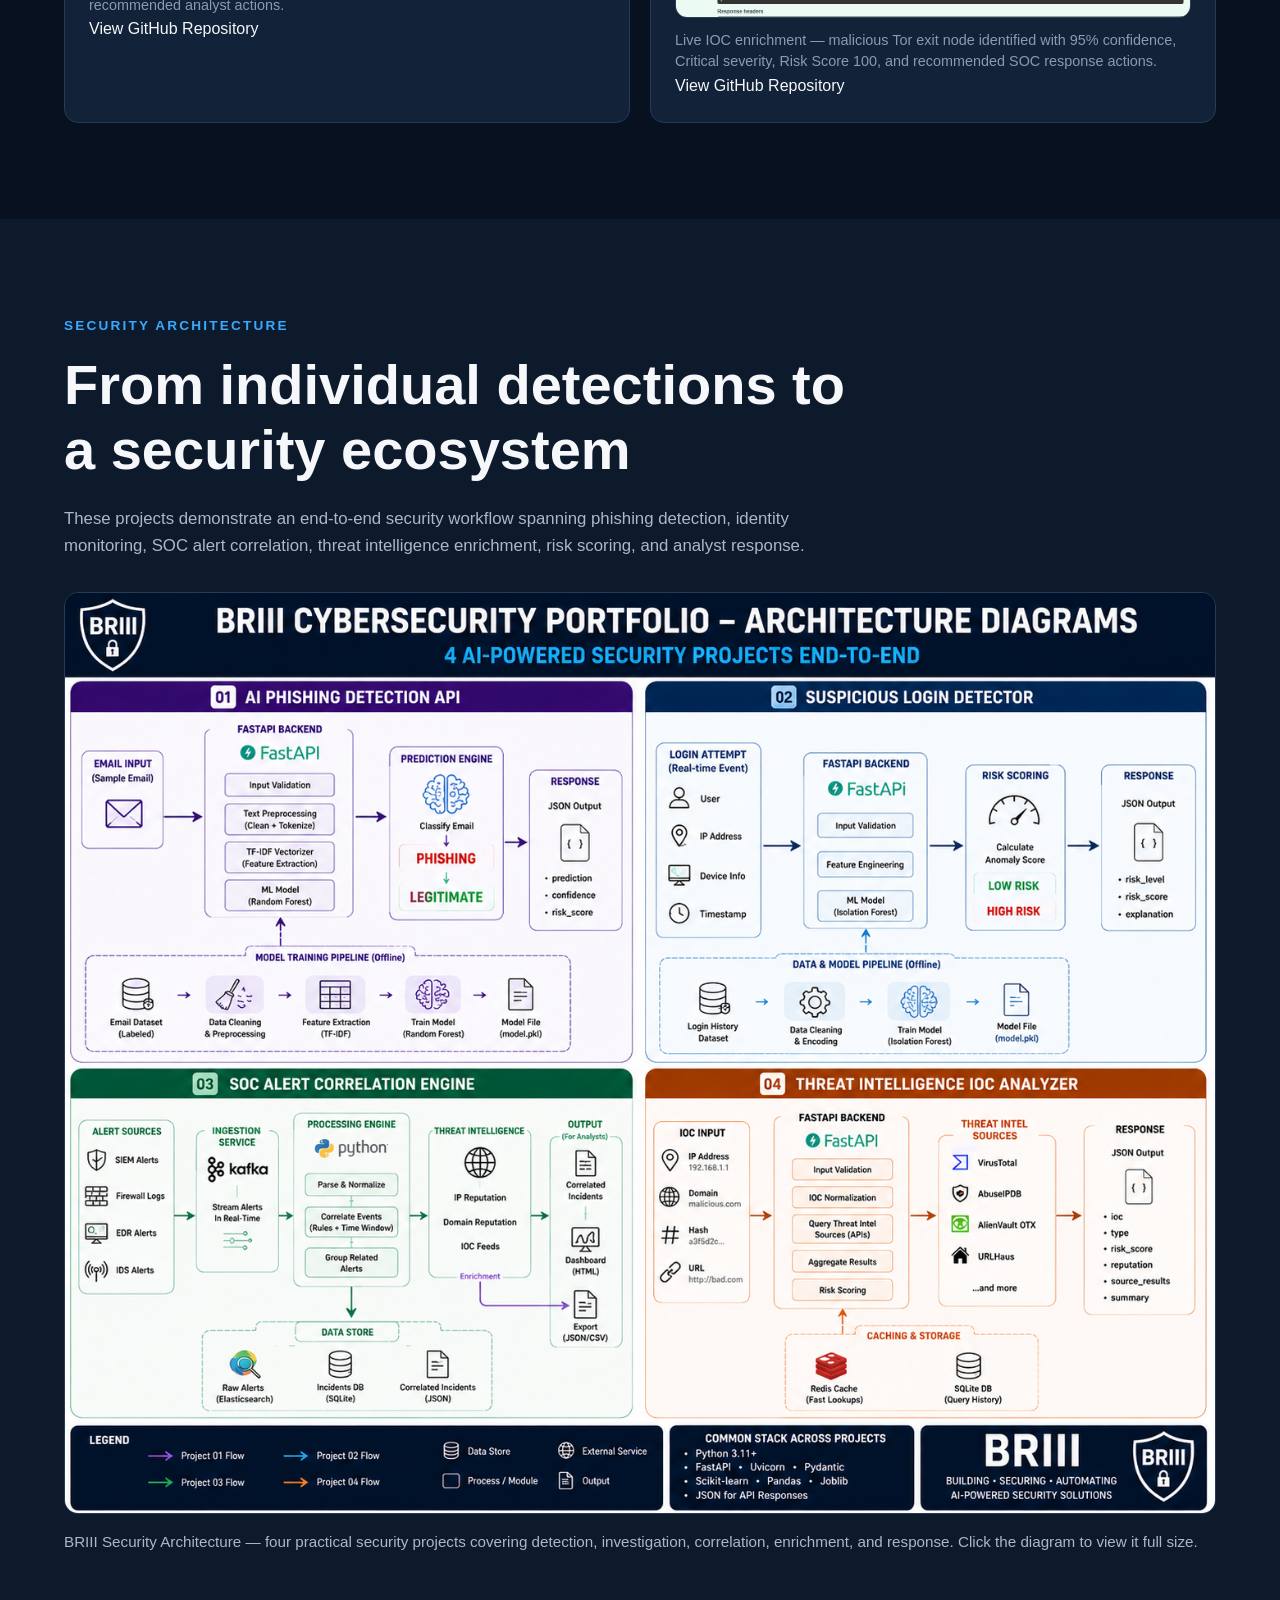
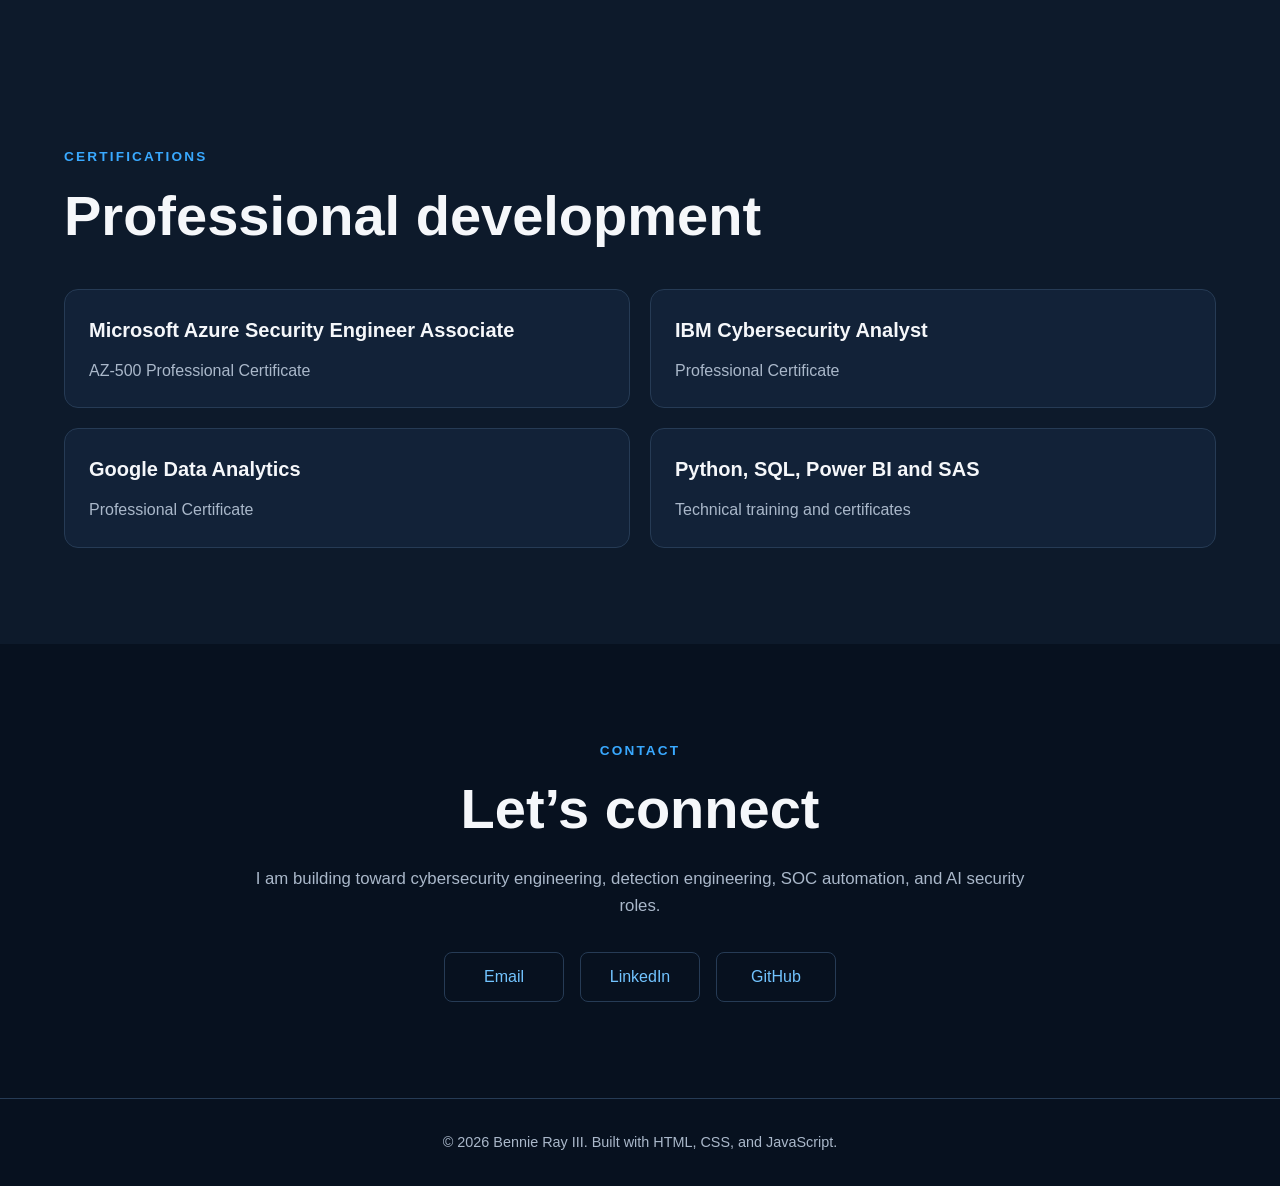
==== commit fb8ddb73: "Add suspicious login detector case study" ====
--- a/index.html
+++ b/index.html
@@ -313,6 +313,12 @@
                                 and risk scoring.
                             </p>
                         </div>
+<a
+    class="project-link"
+    href="project-02.html"
+>
+    View Project Case Study
+</a>
 
                         <a
                             class="project-link"
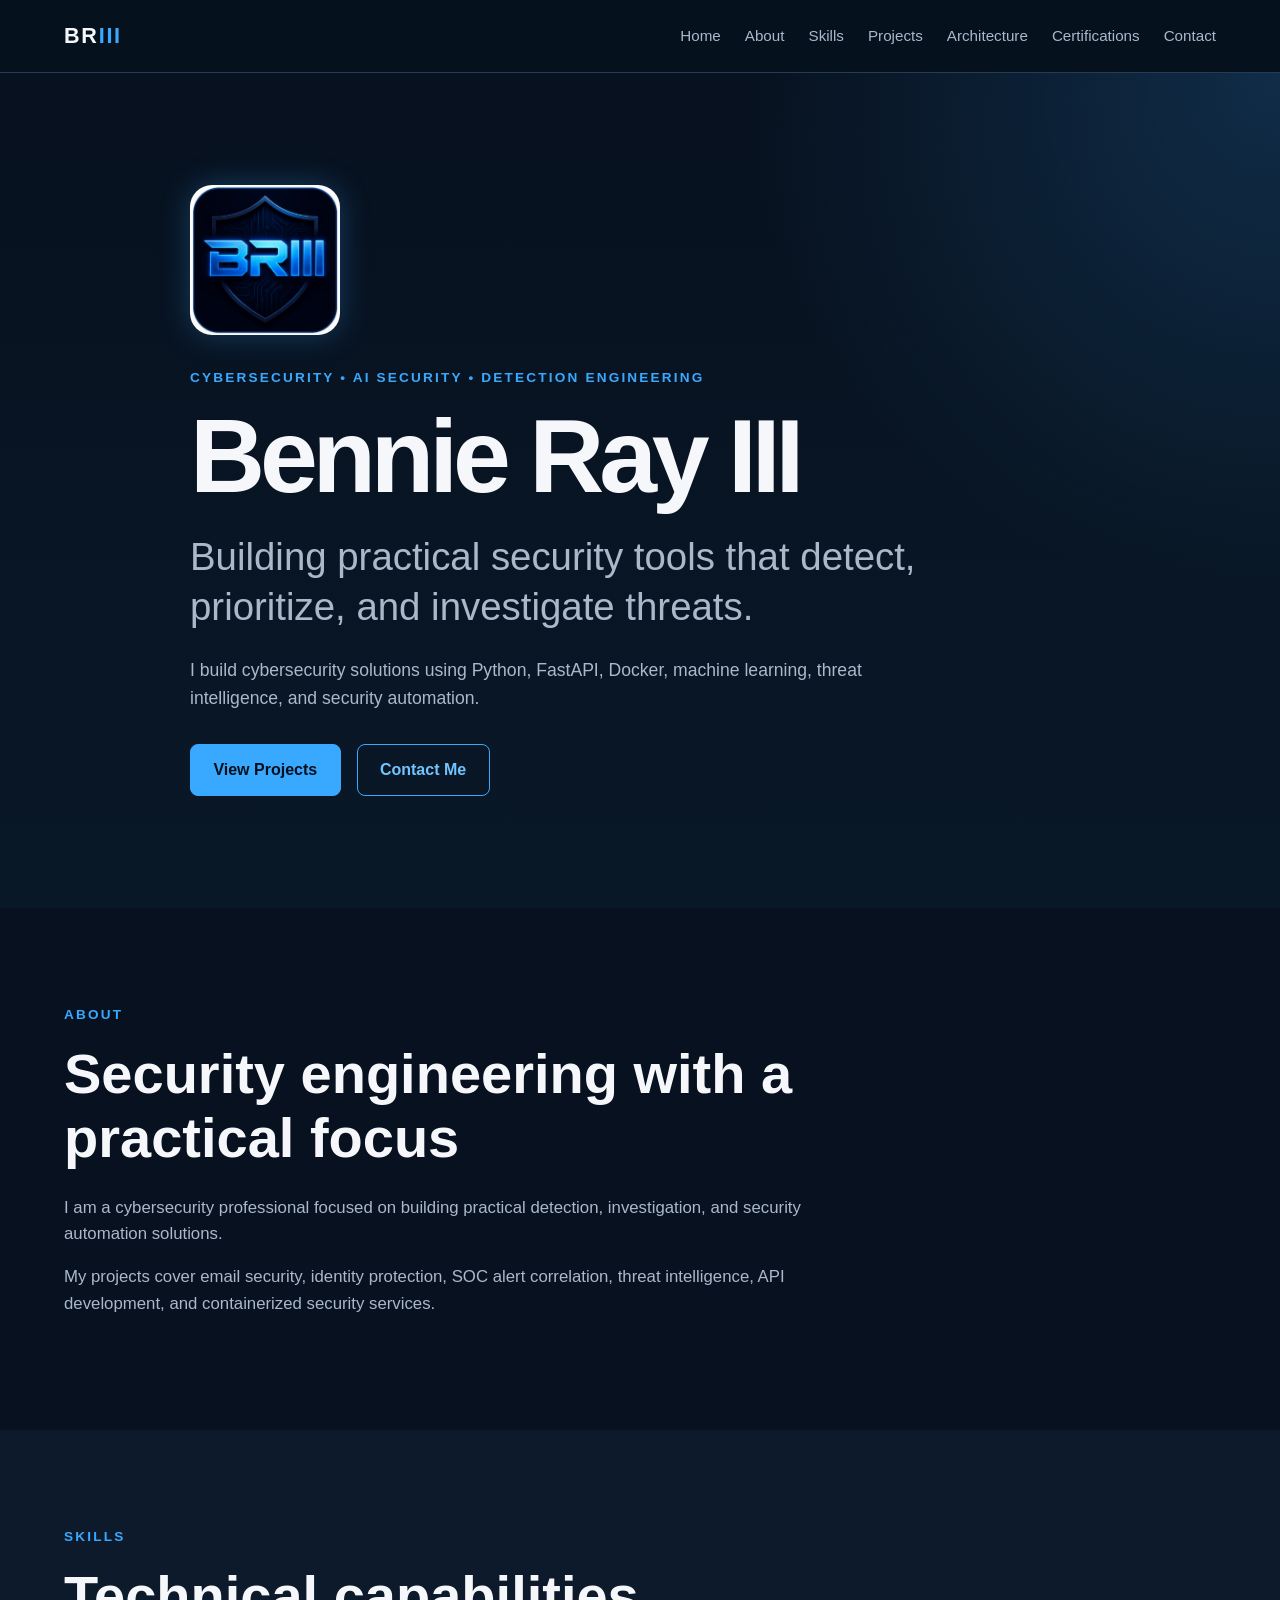
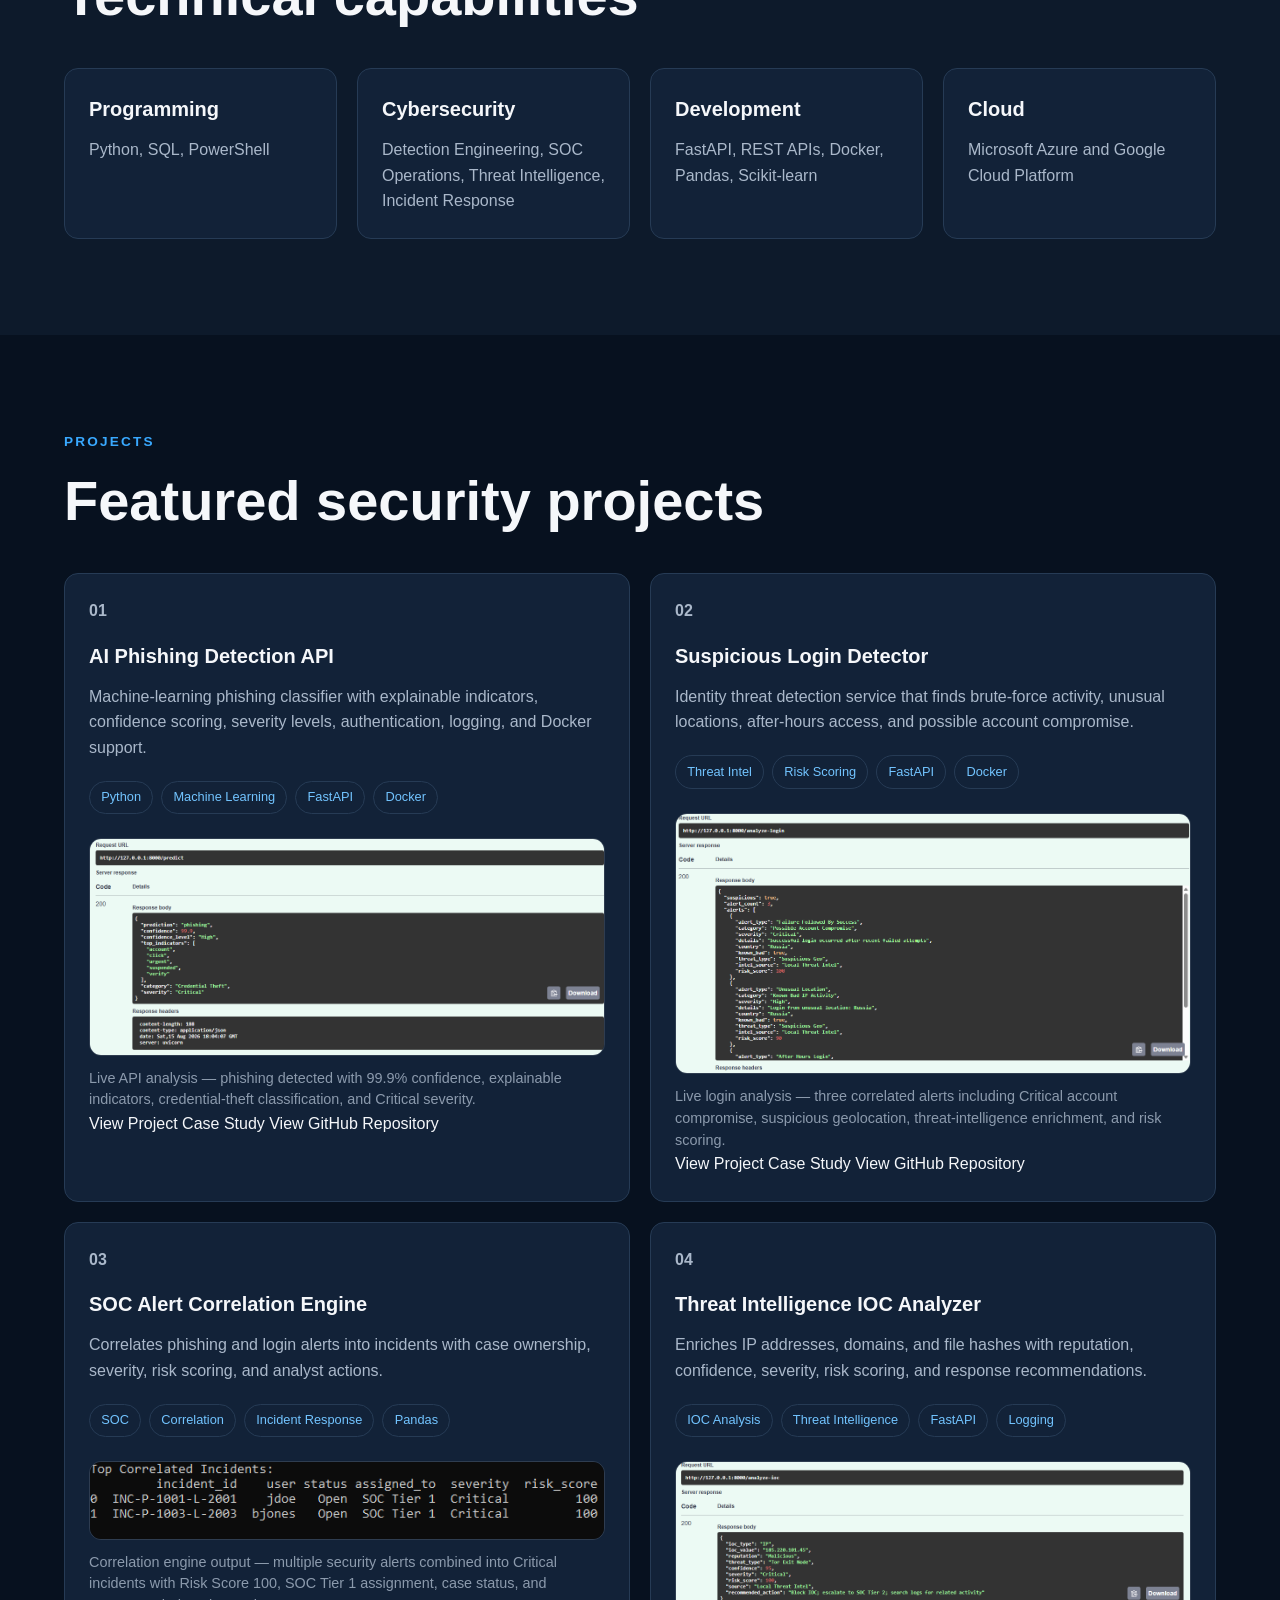
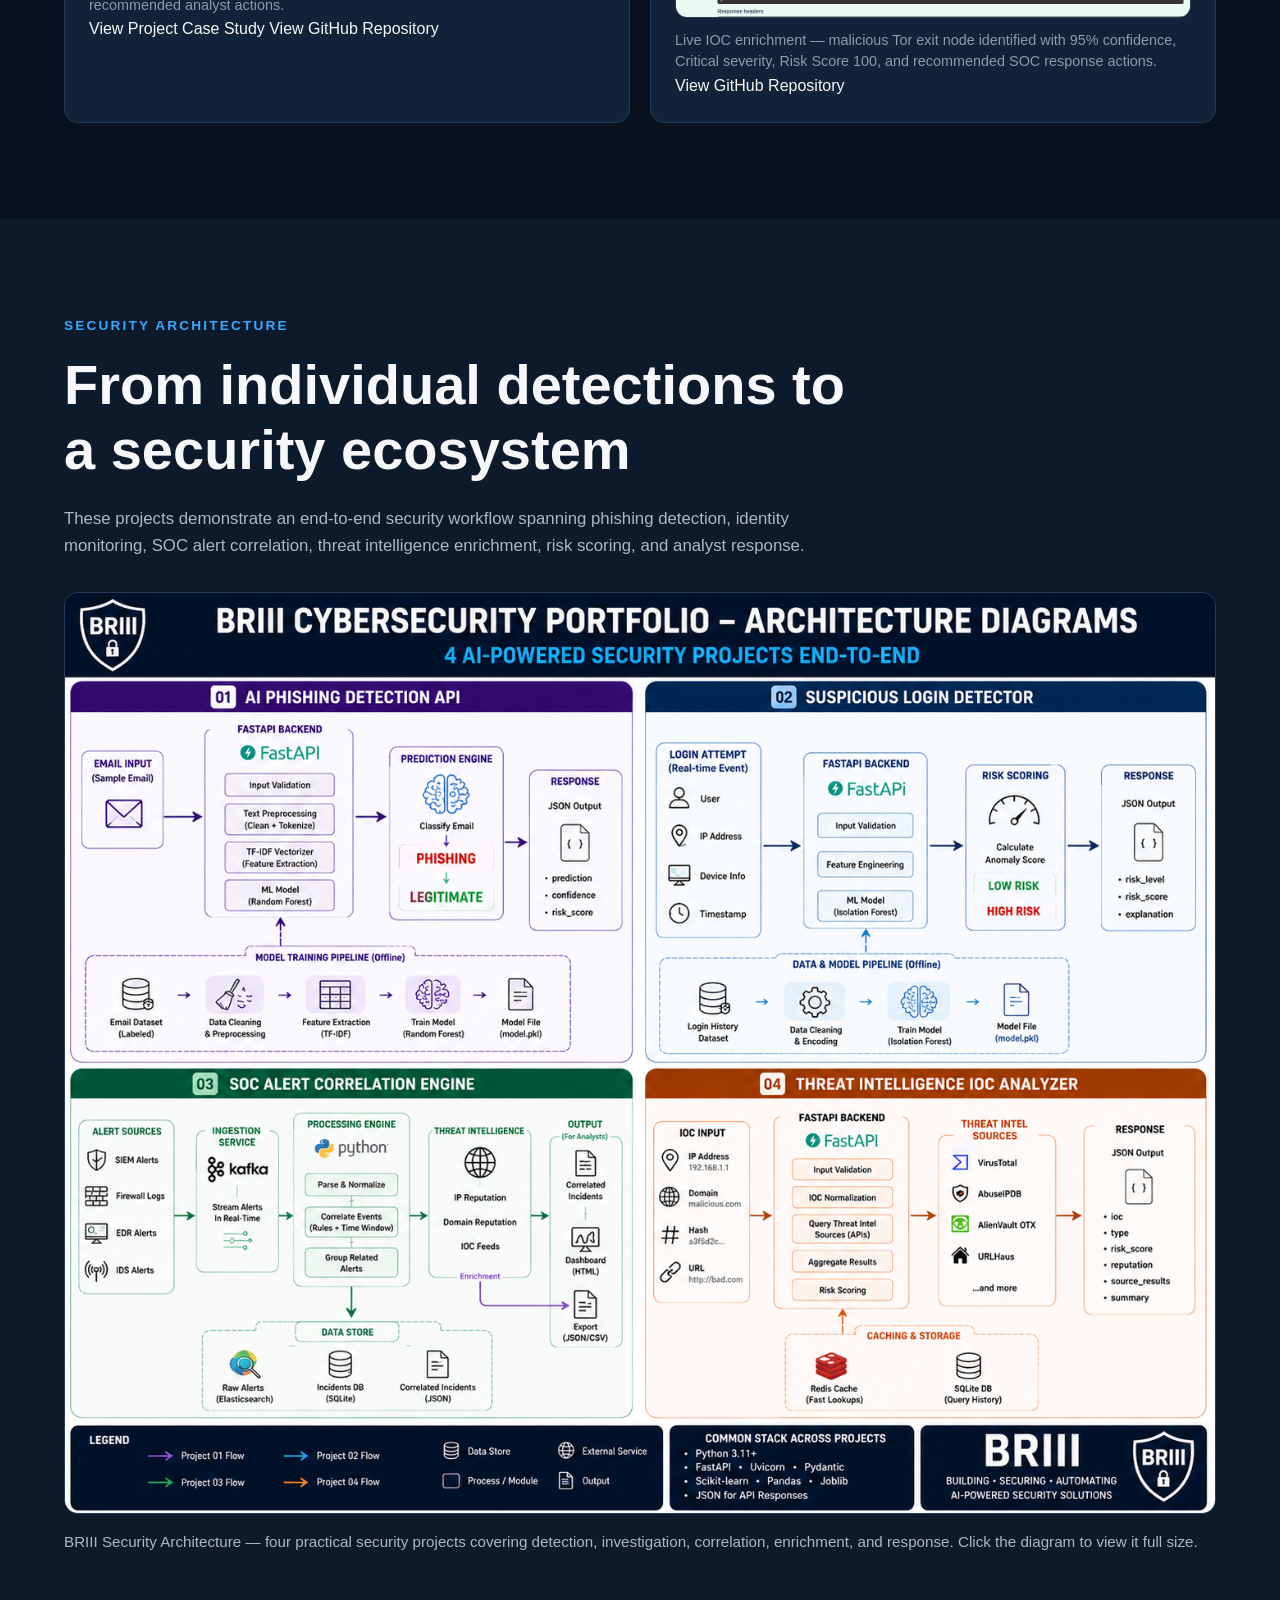
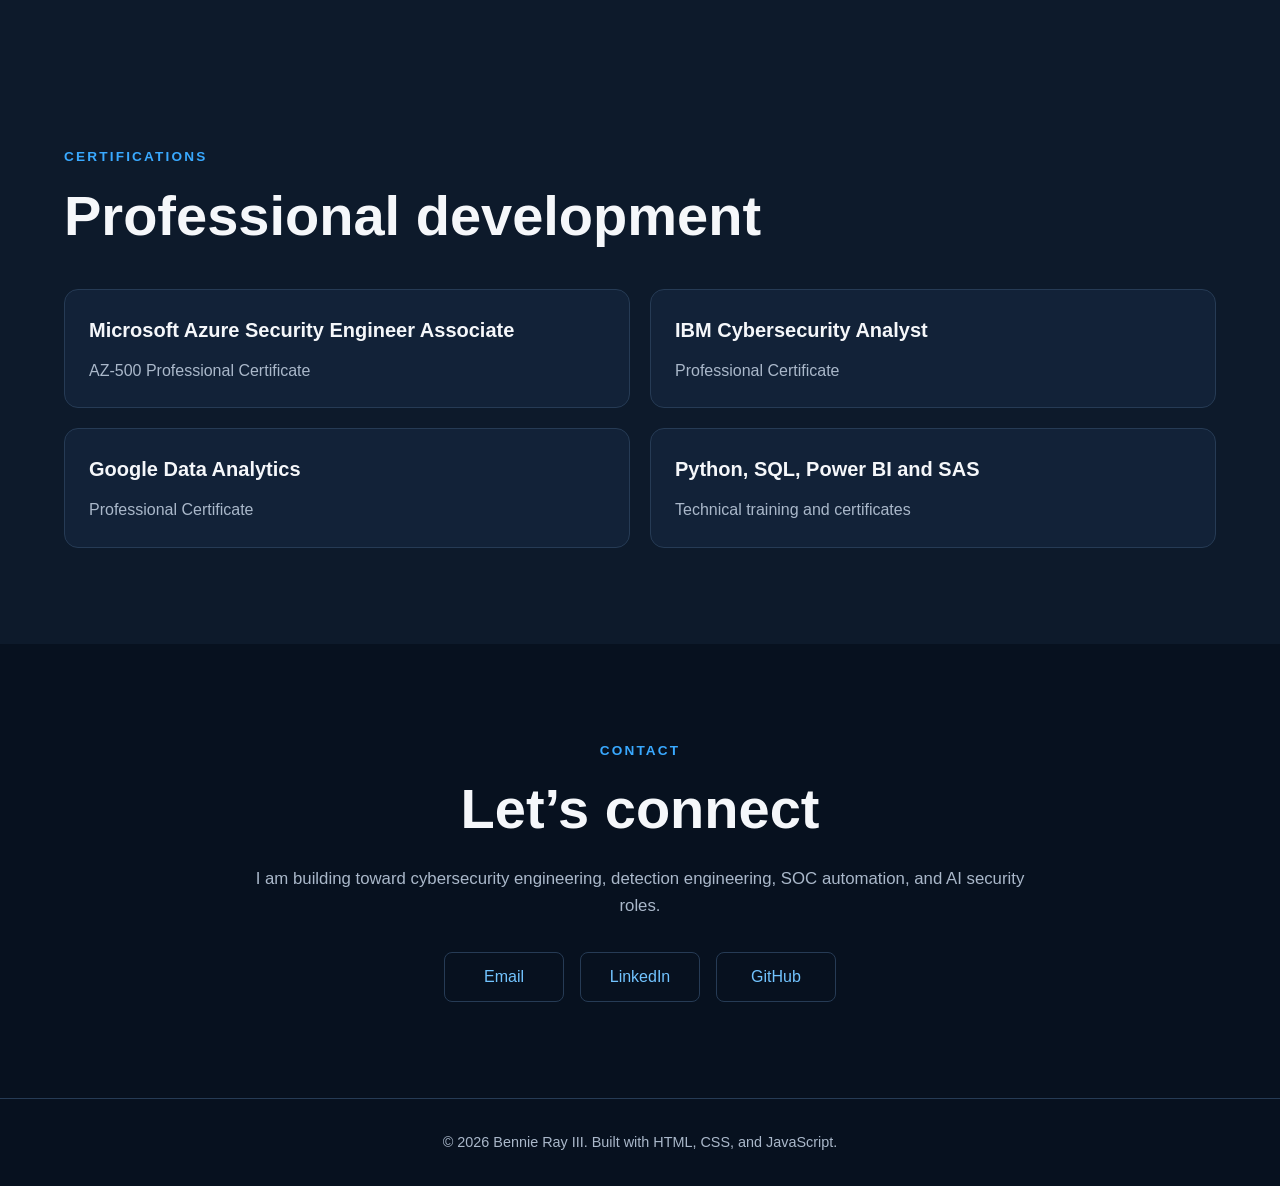
==== commit 278ce996: "Add SOC alert correlation engine case study" ====
--- a/index.html
+++ b/index.html
@@ -367,6 +367,12 @@
                                 analyst actions.
                             </p>
                         </div>
+<a
+    class="project-link"
+    href="project-03.html"
+>
+    View Project Case Study
+</a>
 
                         <a
                             class="project-link"
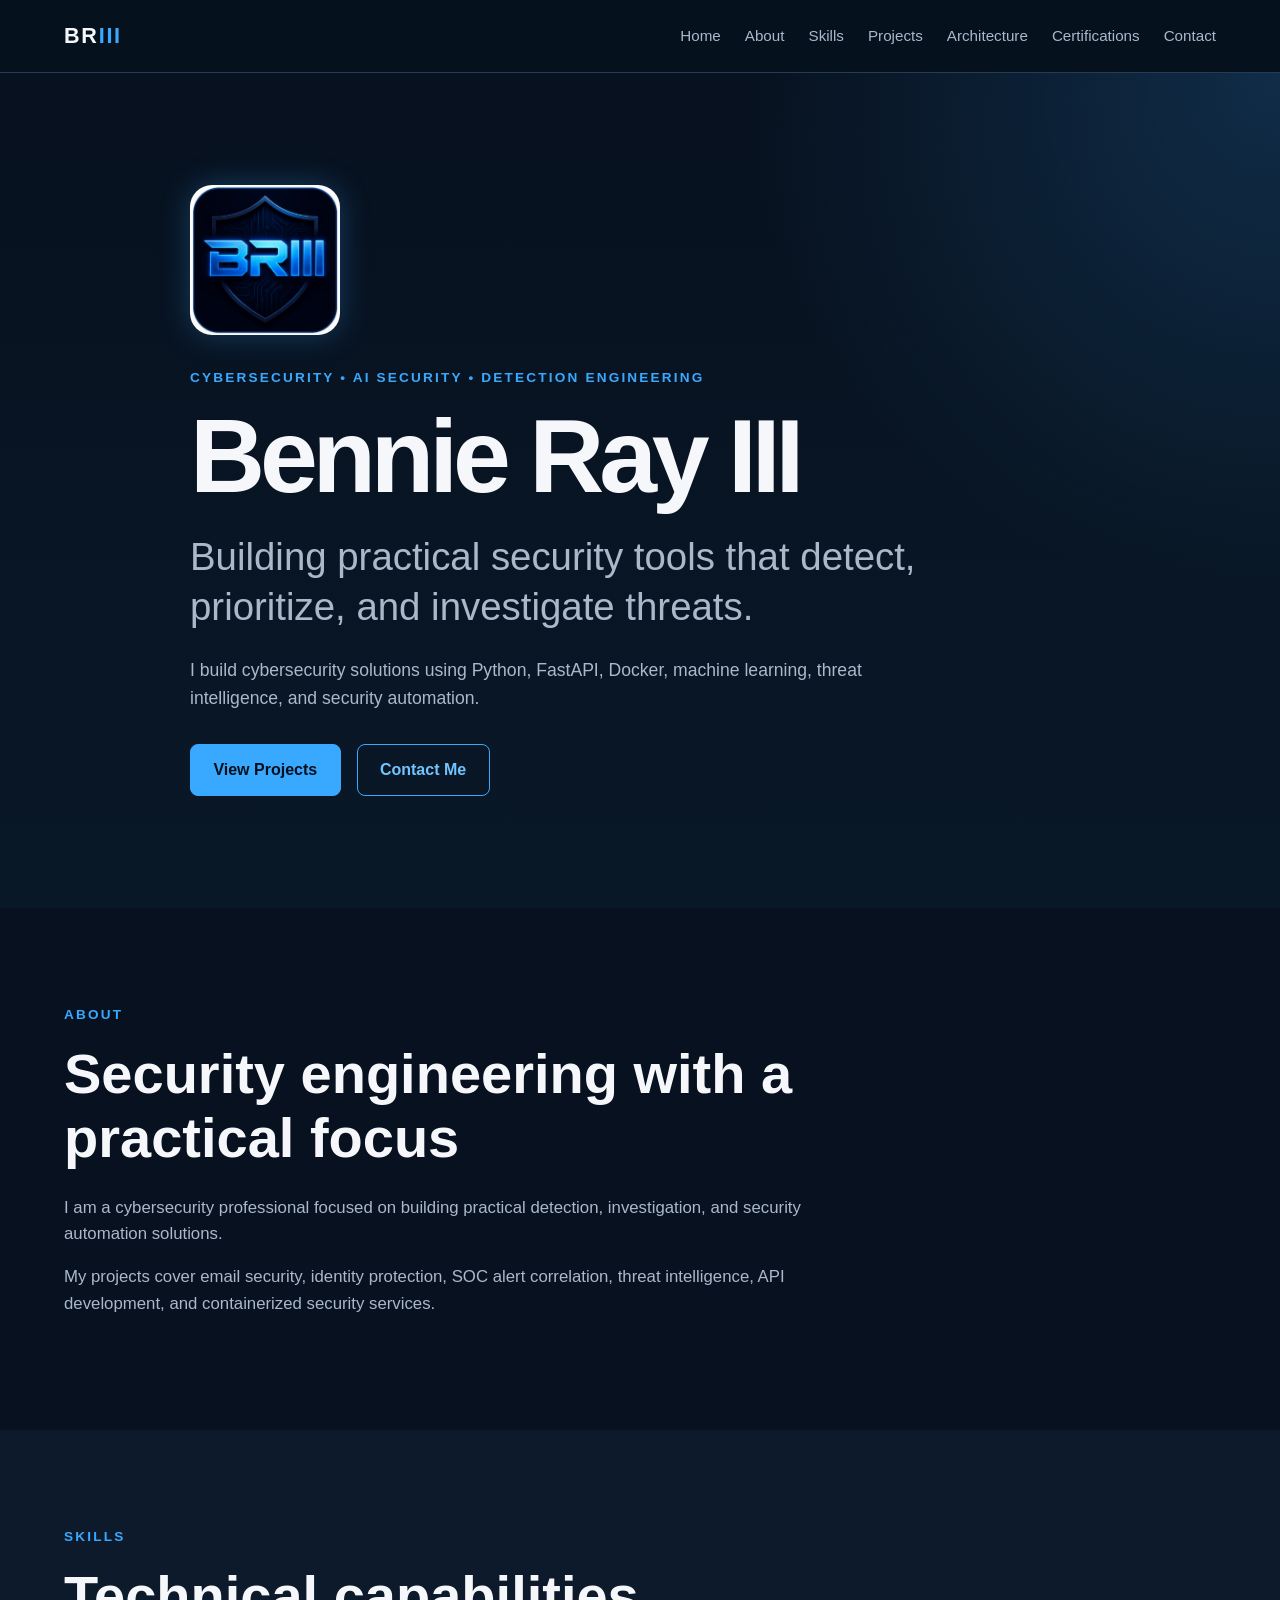
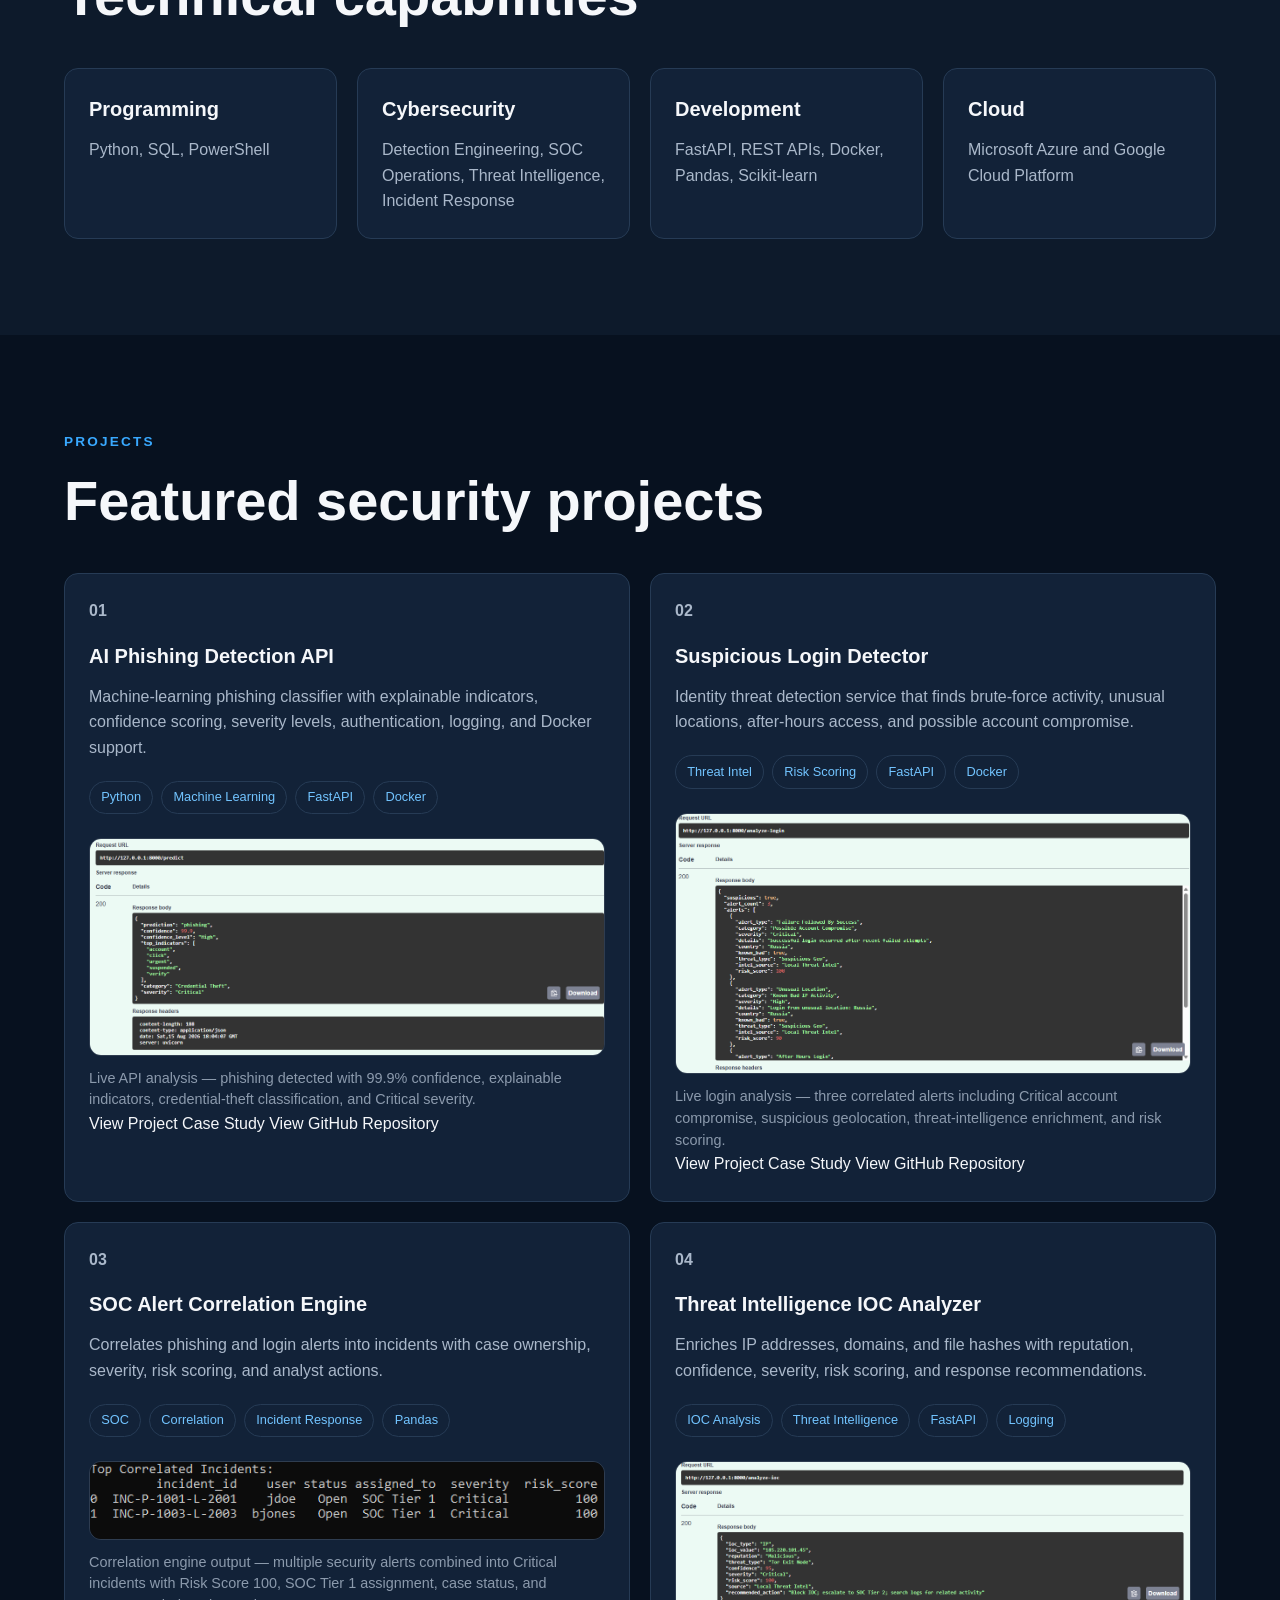
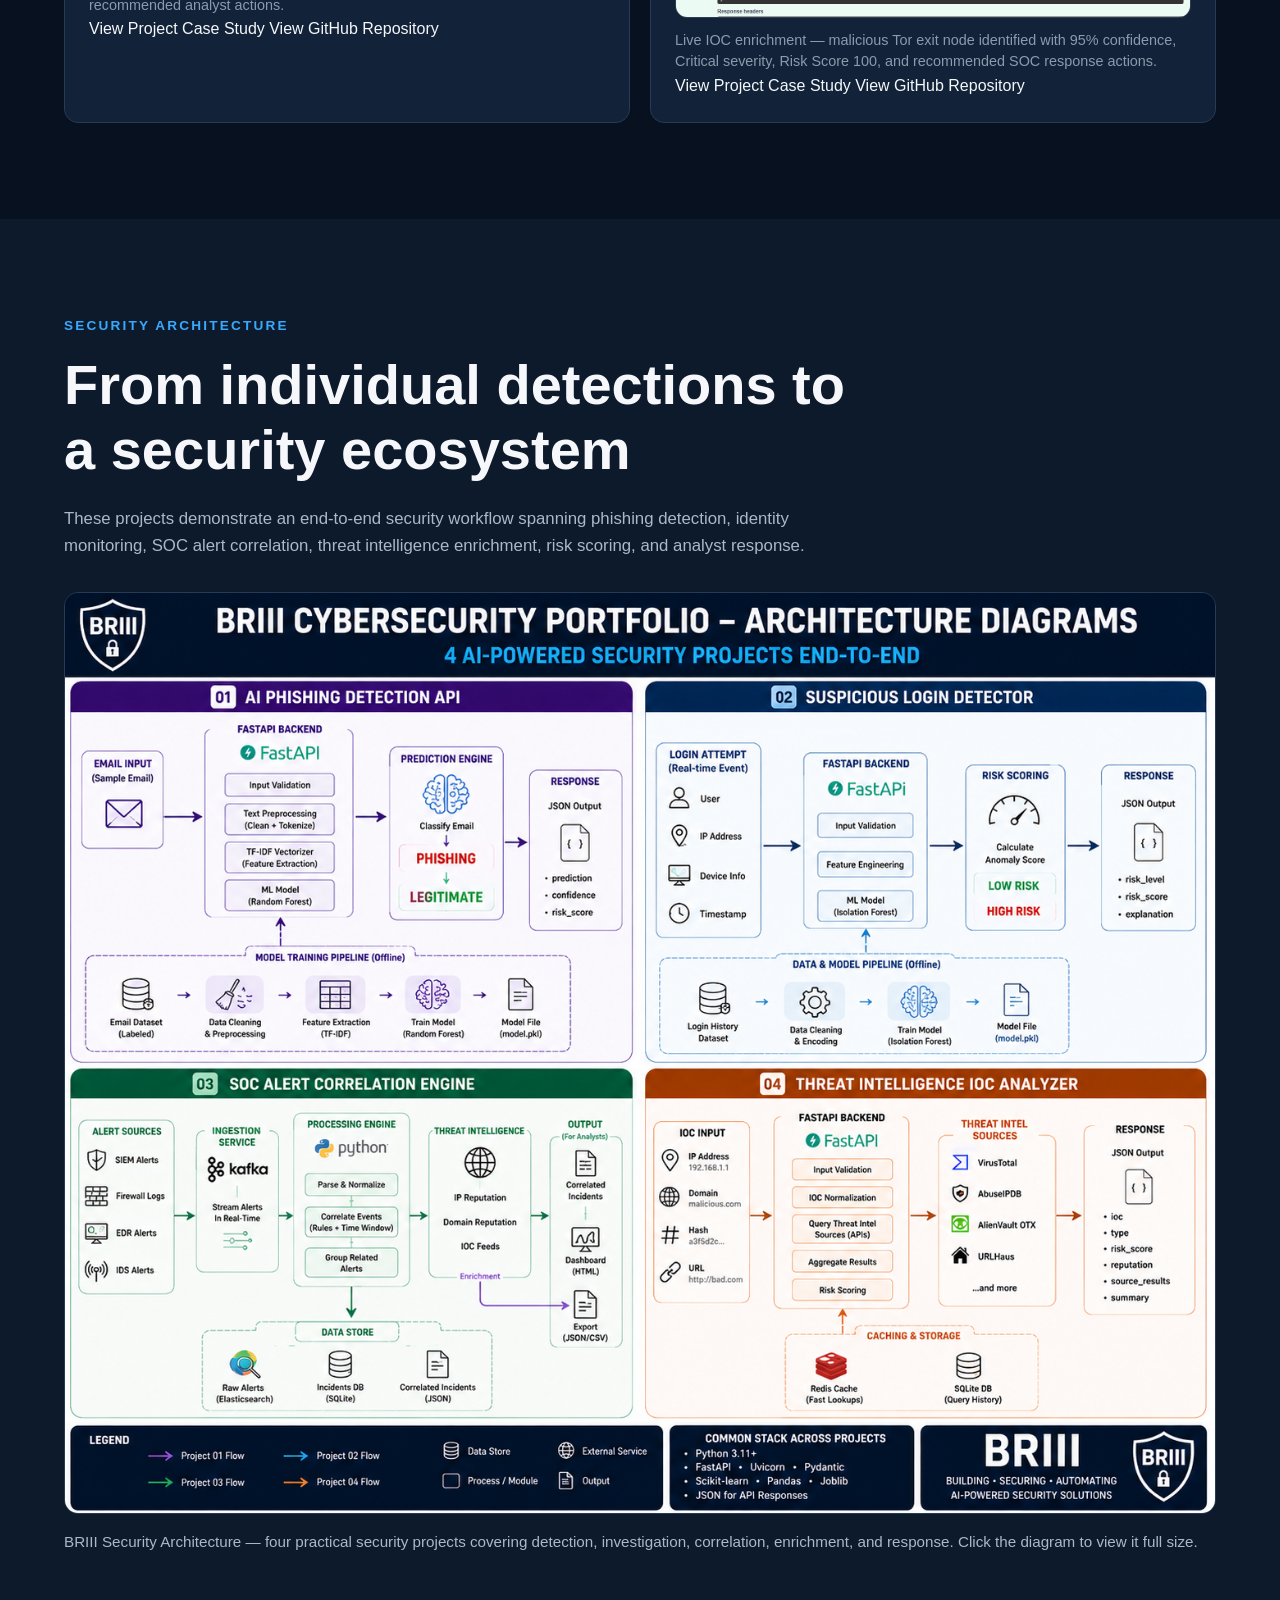
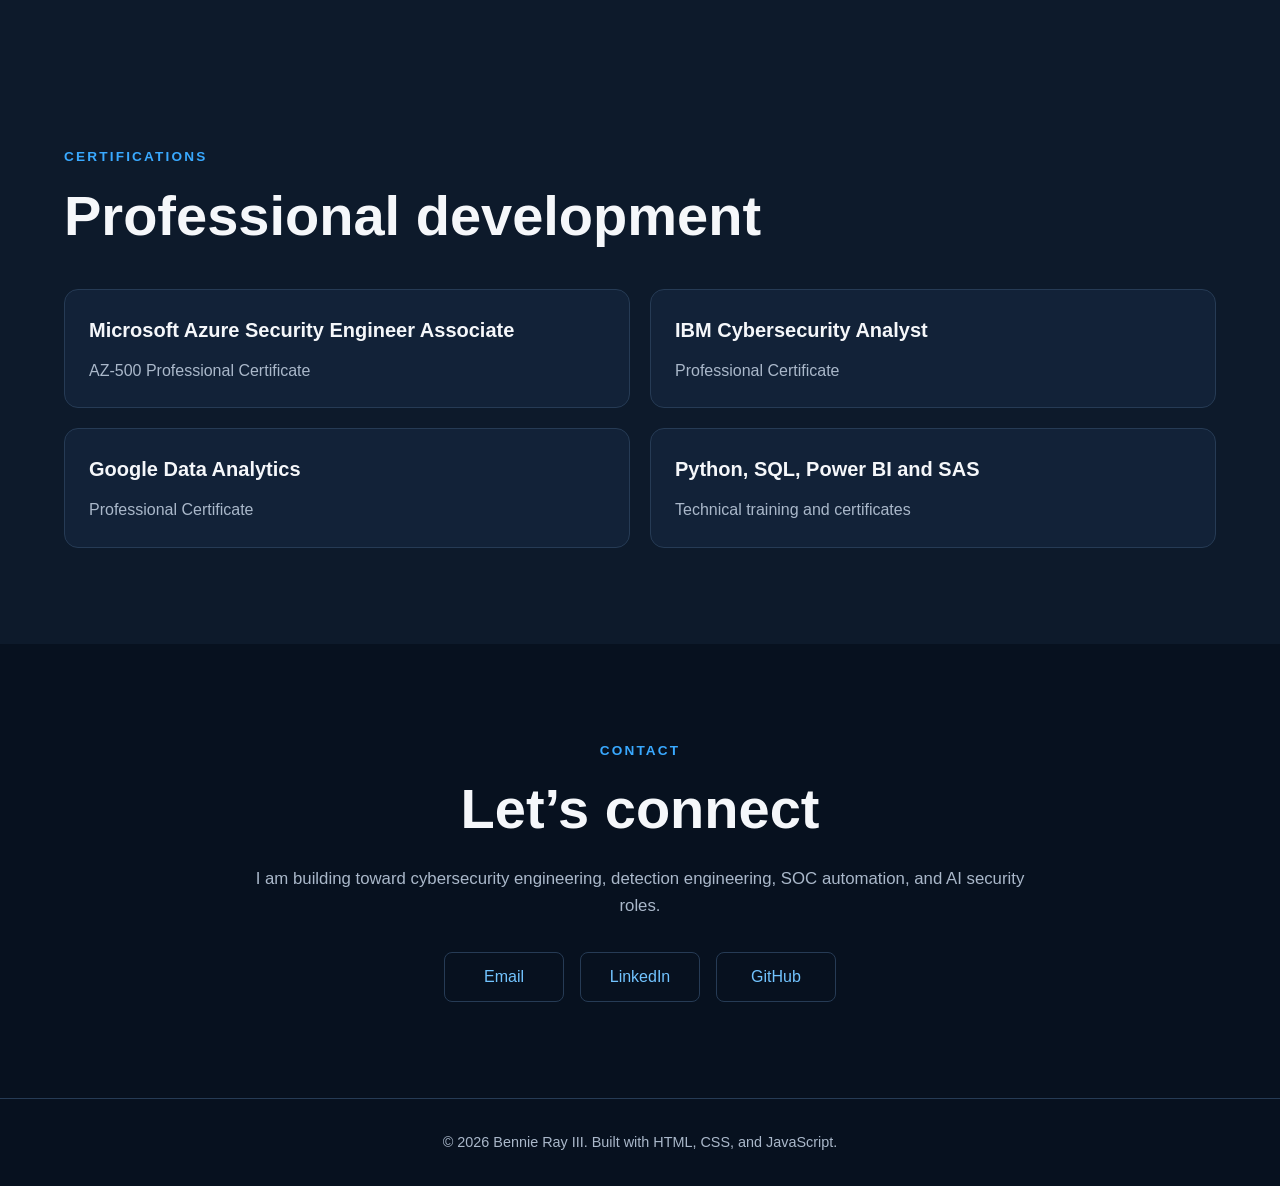
==== commit d41a8912: "Add threat intelligence IOC analyzer case study" ====
--- a/index.html
+++ b/index.html
@@ -421,7 +421,14 @@
                                 and recommended SOC response actions.
                             </p>
                         </div>
-
+			
+			<a
+    class="project-link"
+    href="project-04.html"
+>
+    View Project Case Study
+</a>
+			
                         <a
                             class="project-link"
                             href="https://github.com/benrayiii-netizen/threat-intelligence-ioc-analyzer"
